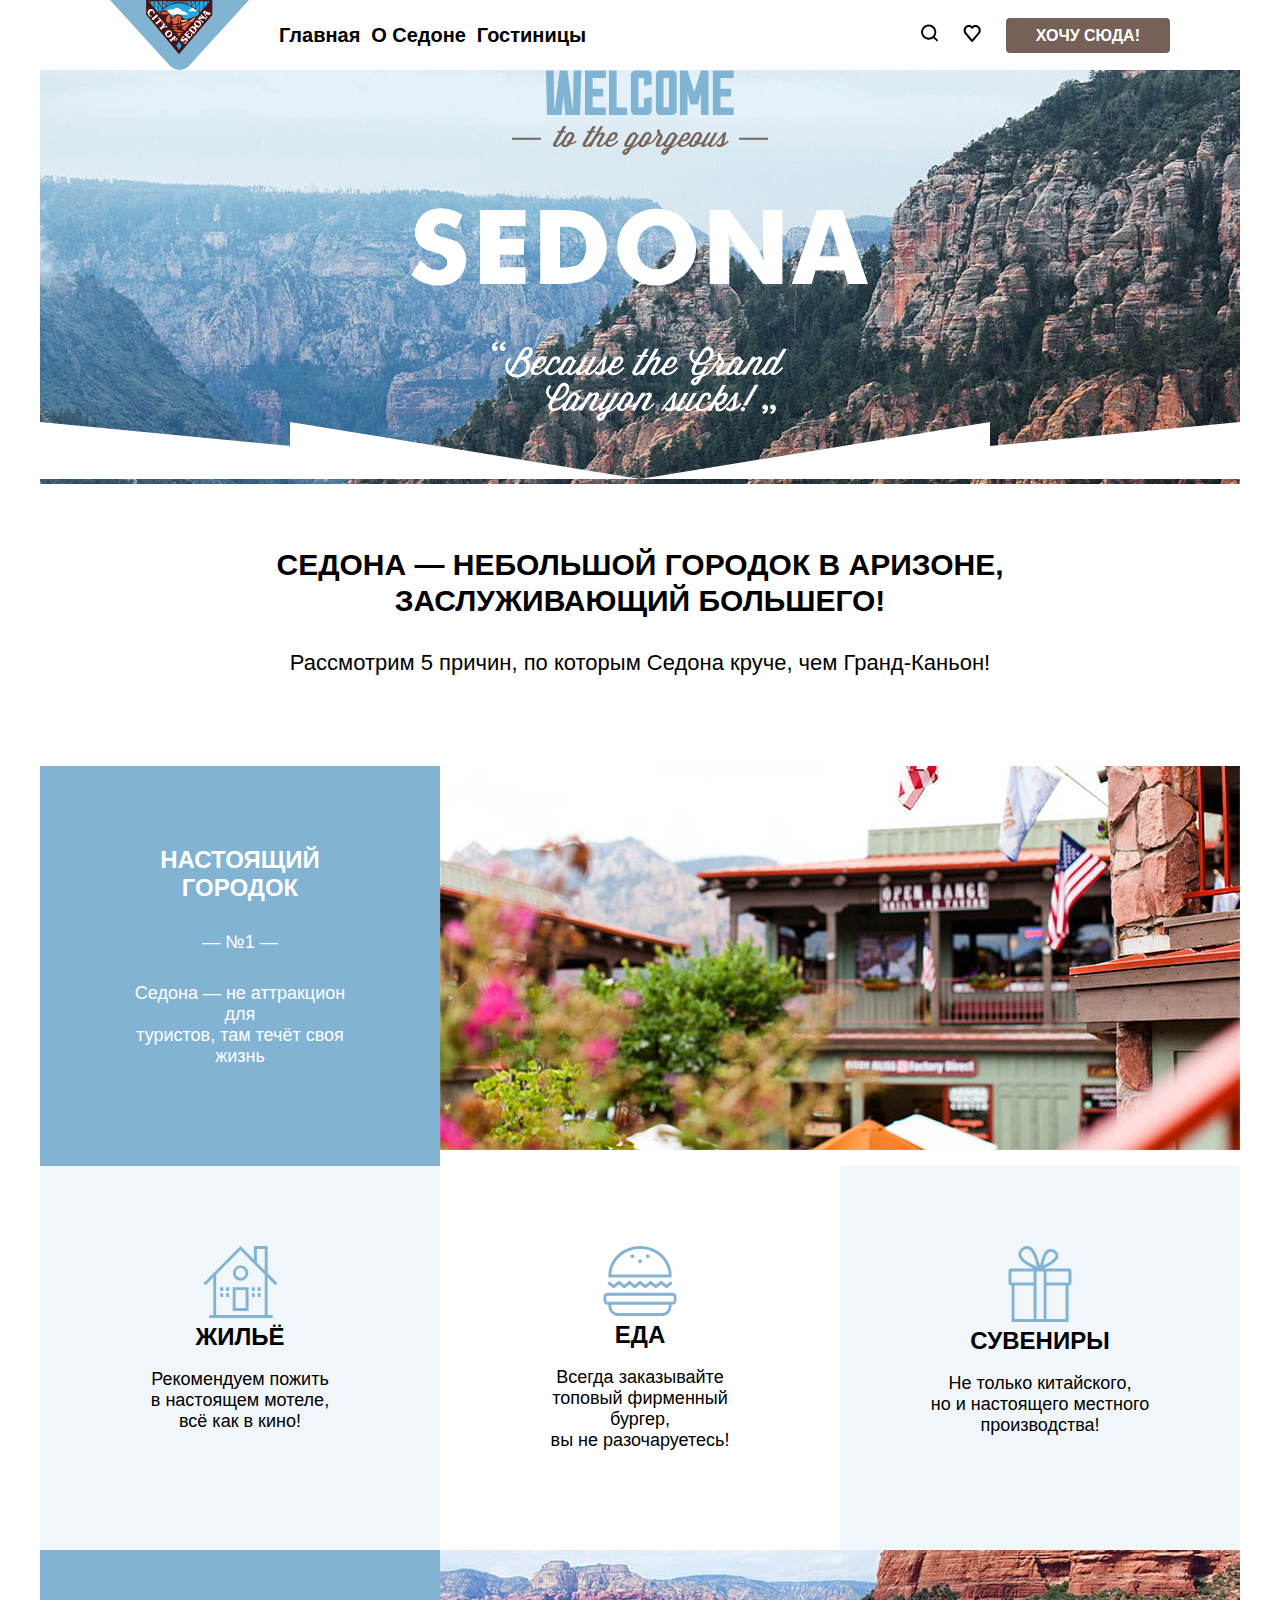
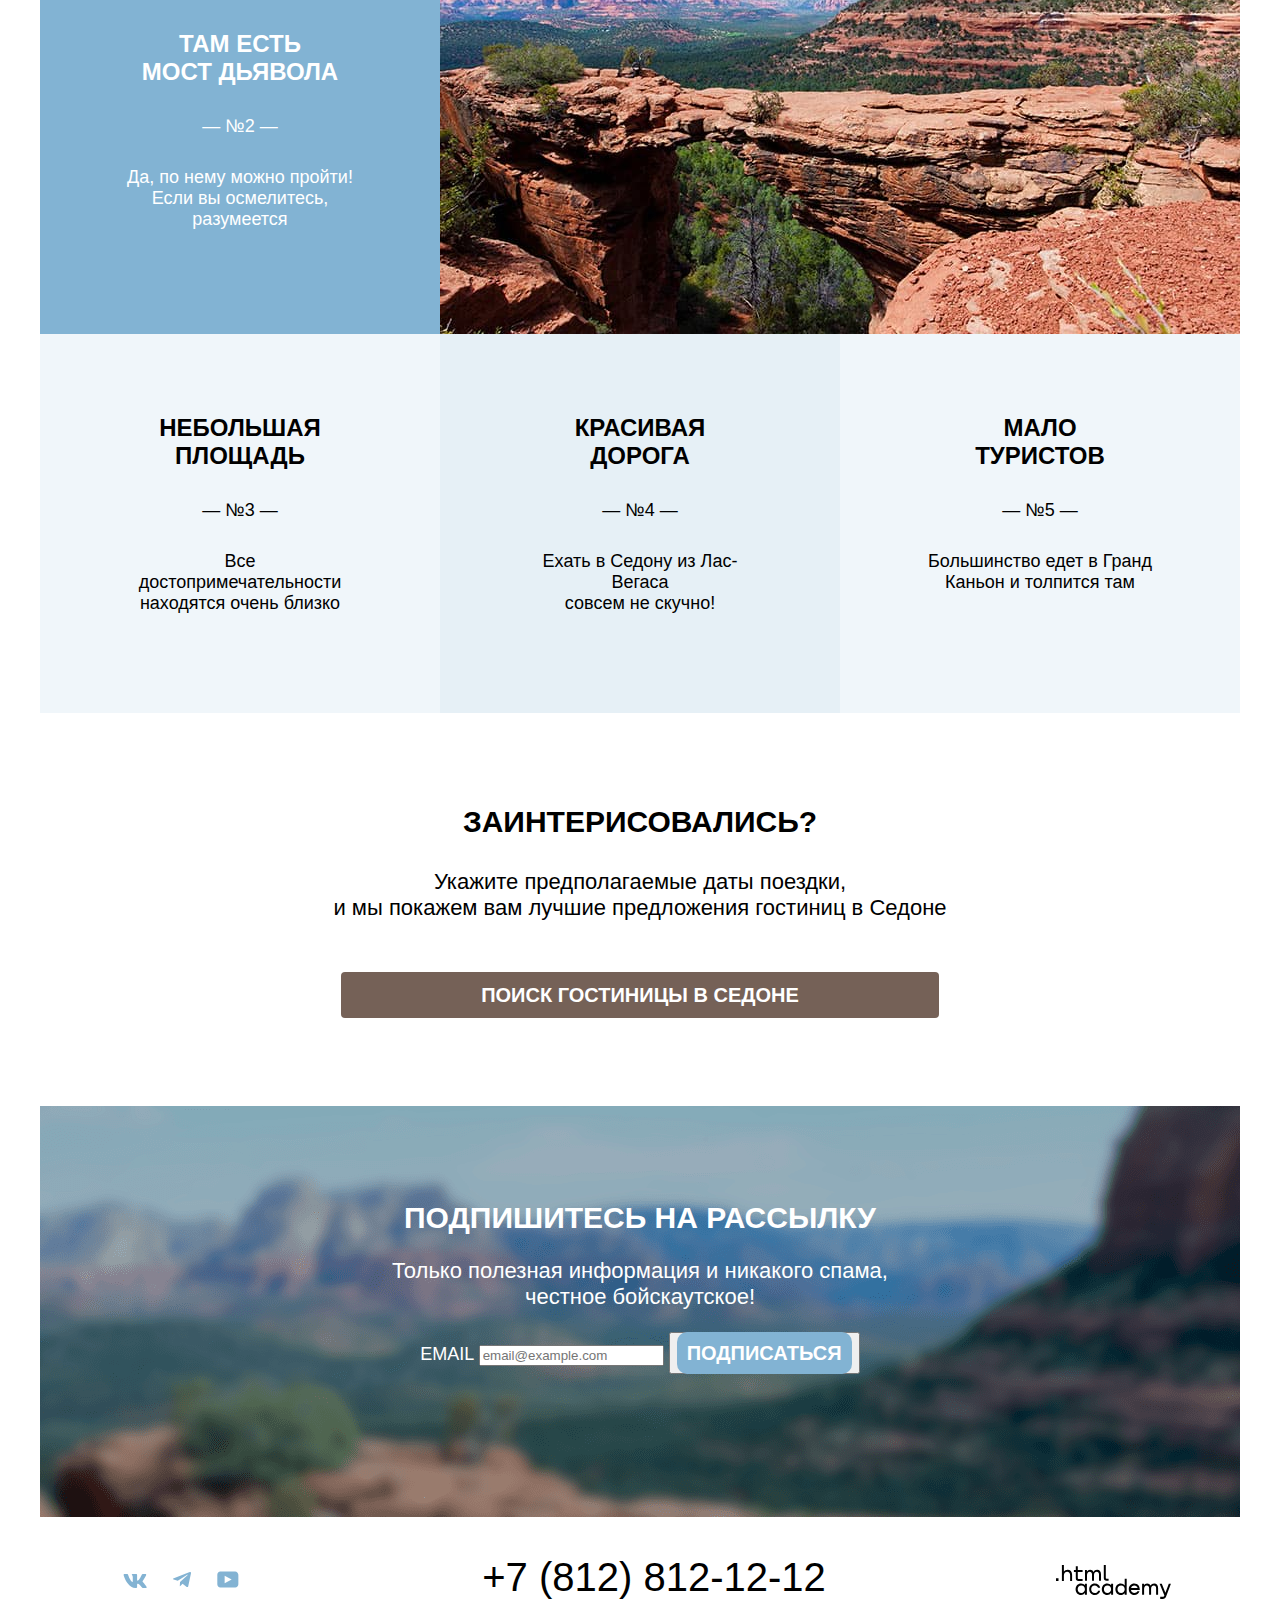
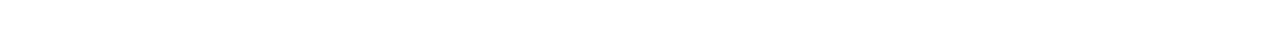
==== index.html @ 1357d185 "Доработал хедер и футер" ====
<!DOCTYPE html>
<html lang="ru">
  <head>
    <meta charset="utf-8">
    <title>HTML Academy: Седона</title>
    <link rel="stylesheet" href="./styles/styles.css">
  </head>

  <body>
    <div class="wrapper">

    <header class="page-header">

      <nav class="navigation">
        <img class="logo" src="images/icon/icon-logo.svg" width="139" height="70" alt="Логотип Городка Седона.">
        <ul class="navigation-list">
          <li class="navigation-item">
            <a class="navigation-link" href="main.html">Главная</a>
          </li>
          <li class="navigation-item">
            <a class="navigation-link" href="about.html">О Седоне</a>
          </li>
          <li class="navigation-item navigation-item-catalog ">
            <a class="navigation-link" href="catalog.html">Гостиницы</a>
          </li>
        </ul>

        <ul class="navigation-user">
          <li class="navigation-item">
            <a class="navigation-link" href="#">
                <img src="images/icon/icon-search.svg" width="18.05" height="18.1" alt="Поиск.">
            </a>
          </li>
          <li class="navigation-item">
            <a class="navigation-link" href="#">
                <img src="images/icon/icon-favorite.svg" width="18.05" height="17" alt="Избранное.">
            </a>
          </li>
          <li class="navigation-item navigation-item-search">
            <a class="navigation-link-search" href="#search">Хочу сюда!</a>
          </li>
        </ul>
      </nav>

    </header>

    <main class="main-container main-index">
      <div class="page-container">
       <div class="banner">
         <h1 class="visually-hidden">Седона - Сайт туристического городка в штате Аризона</h1>
          <img class="welcome" src="images/icon/icon-welcome.svg" width="458" height="352" alt="Слоган с текстом - Добро пожаловать в прекрасный Седона. «Потому что Гранд-Каньон — отстой» ">
          <img class="divider" src="images/icon/icon-divider.svg" width="1200" height="57">
       </div>

      <section class="divider-text">
        <h2>СЕДОНА — НЕБОЛЬШОЙ ГОРОДОК В АРИЗОНЕ,<br>ЗАСЛУЖИВАЮЩИЙ БОЛЬШЕГО!</h2>
          <p>Рассмотрим 5 причин, по которым Седона круче, чем Гранд-Каньон!</p>
      </section>

      <section class="advantages">
        <h2 class="visually-hidden">Преимущества</h2>

        <div class="advantages-wrapper">
          <div class="advantages-item advantages-item-blue">
            <h3 class="advantages-title">НАСТОЯЩИЙ<br>ГОРОДОК</h3>
            <p class="advantages-number"> — №1 — </p>
            <p class="advantages-description">Седона — не аттракцион для<br>туристов, там течёт своя<br>жизнь</p>
          </div>
          <img class="advantages-image" src="images/image-city.jpg" width="800" height="384" alt="Изображение городка">
        </div>

        <div class="advantages-list-middle">
          <div class="advantages-item advantages-item-white-grey">
            <img class="advantages-icon" src="images/icon/icon-house.svg" width="75" height="72">
            <h3 class="advantages-title">ЖИЛЬЁ</h3>
            <p class="advantages-description">Рекомендуем пожить<br>в настоящем мотеле,<br>всё как в кино!</p>
          </div>

          <div class="advantages-item advantages-item-white">
            <img class="advantages-icon" src="images/icon/icon-food.svg" width="74" height="70">
            <h3 class="advantages-title">ЕДА</h3>
            <p class="advantages-description">Всегда заказывайте<br>топовый фирменный бургер,<br>вы не разочаруетесь!</p>
          </div>

          <div class="advantages-item advantages-item-white-grey">
            <img class="advantages-icon" src="images/icon/icon-suvenires.svg" width="64" height="76">
            <h3 class="advantages-title">СУВЕНИРЫ</h3>
            <p class="advantages-description">Не только китайского,<br>но и настоящего местного<br>производства!</p>
          </div>
        </div>

        <div class="advantages-wrapper">
          <div class="advantages-item advantages-item-blue">
            <h3 class="advantages-title">ТАМ ЕСТЬ<br>МОСТ ДЬЯВОЛА</h3>
            <p class="advantages-number"> — №2 — </p>
            <p class="advantages-description">Да, по нему можно пройти!<br>Если вы осмелитесь,<br>разумеется</p>
          </div>
          <img class="advantages-image" src="images/image-bridge.jpg" width="800" height="384" alt="Изображение моста дьявола">
        </div>

        <div class="advantages-list-bottom">
          <div class="advantages-item advantages-item-white-grey">
            <h3 class="advantages-title">НЕБОЛЬШАЯ<br>ПЛОЩАДЬ</h3>
            <p class="advantages-number"> — №3 — </p>
            <p class="advantages-description">Все достопримечательности<br>находятся очень близко</p>
          </div>
          <div class="advantages-item advantages-item-grey">
            <h3 class="advantages-title">КРАСИВАЯ<br>ДОРОГА</h3>
            <p class="advantages-number"> — №4 — </p>
            <p class="advantages-description">Ехать в Седону из Лас-Вегаса<br>совсем не скучно!</p>
          </div>
          <div class="advantages-item advantages-item-white-grey">
            <h3 class="advantages-title">МАЛО<br>ТУРИСТОВ</h3>
            <p class="advantages-number"> — №5 — </p>
            <p class="advantages-description">Большинство едет в Гранд<br>Каньон и толпится там</p>
          </div>
        </div>
      </section>

      <section class="search">
        <div class="search-block">
         <h2 id="search" class="search-title">Заинтерисовались?</h2>
         <p class="search-description">Укажите предполагаемые даты поездки,<br>и мы покажем вам лучшие предложения гостиниц в Седоне</p>
         <a class="search-button" href="#">ПОИСК ГОСТИНИЦЫ В СЕДОНЕ</a>
        </div>
      </section>
      </div>
    </main>
    <footer class="page-footer">
      <div class="page-footer-newsletter">
        <section class="newsletter">
          <div class="footer-newsletter">
            <h2 class="page-footer-title">Подпишитесь на рассылку</h2>
            <p class="page-footer-description">Только полезная информация и никакого спама,<br>честное бойскаутское!</p>
            <form class="newsletter-form" action="https://echo.htmlacademy.ru/" method="post">
              <label for="newsletter-email">Email</label>
              <input class="field"  placeholder="email@example.com" type="email" name="newsletter-email" id="newsletter-email" required>
              <button class="button-newsletter-button" type="submit">
                <span class="subscribe">Подписаться</span>
              </button>
            </form>
          </div>
        </section>
      </div>
      <div class="social-container">
          <section class="footer-social">
            <h2 class="visually-hidden">Социальные сети</h2>
            <ul class="footer-social-list">
              <li class="footer-social-item">
                <a class="button" href="https://vk.com/htmlacademy">
                  <span class="social network">
                    <img src="images/icon/icon-vk.svg" width="24" height="14" alt="Вконтакте">
                  </span>
                </a>
              </li>
              <li class="footer-social-item">
                <a class="button" href="https://t.me/htmlacademy">
                  <span class="social network">
                    <img src="images/icon/icon-tg.svg" width="18" height="15.1" alt="Телеграм">
                  </span>
                </a>
              </li>
              <li class="footer-social-item">
                <a class="button" href="https://www.youtube.com/user/htmlacademyru">
                  <span class="social network">
                    <img src="images/icon/icon-youtube.svg" width="22" height="17" alt="Ютуб">
                  </span>
                </a>
              </li>
            </ul>
          </section>

      <section class="footer-contacts">
        <h2 class="visually-hidden">Номер телефона</h2>
        <p class="number-tel"></p>+7 (812) 812-12-12</p>
      </section>

      <section class="footer-developer">
        <a href="https://htmlacademy.ru/">
          <img class="footer-developer-logo" src="images/icon/icon-text-htmlacademy.svg" width="115" height="34" alt="Ссылка на сайт html academy">
        </a>
      </section>
    </div>

    </footer>
    </div>
  </body>
</html>
---- styles/styles.css ----
@font-face {
  font-family: "PT Sans";
  font-style: normal;
  font-weight: 400;
  src: url(../fonts/ptsans-400.woff2) format("woff2");
  font-display: swap;
}
@font-face {
  font-family: "PT Sans";
  font-style: normal;
  font-weight: 700;
  src: url(../fonts/ptsans-700.woff2) format("woff2");
  font-display: swap;
}
@font-face {
  font-family: "PT Sans";
  font-style: italic;
  font-weight: 400;
  src: url(../fonts/ptsans-400.woff2) format("woff2");
  font-display: swap;
}
@font-face {
  font-family: "PT Sans";
  font-style: italic;
  font-weight: 700;
  src: url(../fonts/ptsans-700.woff2) format("woff2");
  font-display: swap;
}

html {
  height: 100%;
}

.visually-hidden {
  visibility: hidden;
  margin: 0;
  padding: 0;
  width: 0;
  height: 0;
}

body {
  font-family: "PT Sans", sans-serif;
  font-size: 18px ;
  line-height: 21px ;
  font-style: normal;
  color: #000000;
  background-color: #FFFFFF;
  margin: 0;
  display: flex;
  flex-direction: column;
  min-height: 100%;
}

.page-header {
  color: #000000;
  background-color: #FFFFFF;
}

.navigation {
  display: flex;
  width: 1200px;
  margin: 0 auto;
}

.navigation ul {
  list-style: none;
}

.logo {
  width: 139x;
  margin-right: 30px;
  margin-left: 70px;
  padding: 0;
}

.navigation-list {
  display: flex;
  width: 390px;
  margin: 0;
  padding: 0;
  flex-wrap: wrap;
  justify-content: space-between;
  align-items: center;
}

.navigation-item-catalog {
  margin-right: 62px ;
}

.navigation-user {
  display: flex;
  width: 263px;
  margin-left: 273px;
  margin-right: 70px;
  margin-top: 0;
  margin-bottom: 0;
  padding: 0;
  flex-wrap: wrap;
  justify-content: space-between;
  align-items: center;

}

.navigation-link {
  font-family: "PT Sans", sans-serif;
  font-size: 20px;
  line-height: 26px;
  font-weight: 700;
  color: inherit;
  text-transform: capitalize;
  text-decoration: none;
}

.navigation-link-search {
  padding: 9px 30px;
  border: none;
  font-size: 16px;
  font-weight: 700;
  line-height: 20px;
  text-transform: uppercase;
  background-color: #756157;
  color: #FFFFFF;
  border-radius: 4px;
  text-decoration: none;
  cursor: pointer;
}

.main-container {
  flex-grow: 1;
}

.main-index {
  font-family: "PT Sans", sans-serif;
  color: #000000;
  background-color: #FFFFFF;
  text-align: center;
}

.page-container {
  width: 1200px;
  margin: 0 auto;
}

.banner {
  background-image: url(../images/image-background.jpg) ;
  background-size: 100%;
  background-repeat: no-repeat;
}

.welcome {
 display: block;
 margin: 0 auto;
}

.divider-text h2{
  font-weight: 700;
  font-size: 30px;
  line-height: 36px;
  margin-top: 63px;
  margin-bottom: 31px;
}
.divider-text p{
  font-weight: 400;
  font-size: 22px;
  line-height: 26px;
  margin-bottom: 90px;
}

.advantages {
  text-align: center;
}

.advantages-list-middle {
  margin: 0;
  padding: 0;
  display: flex;
  justify-content: space-between;
}

.advantages-list-bottom {
  margin: 0;
  padding: 0;
  display: flex;
  justify-content: space-between;
}

.advantages-wrapper {
  margin: 0;
  padding: 0;
  display: flex;
  justify-content: space-between;
}

.advantages-title {
  font-weight: 700;
  font-size: 24px;
  line-height: 28px;
  text-transform: uppercase;
  margin: 0;
}

.advantages-number {
  font-weight: 400;
  font-size: 18px;
  line-height: 21px;
  margin-top: 30px;
  margin-bottom: 30px;
}

.advantages-description {
  font-weight: 400;
  font-size: 18px;
  line-height: 21px;
}

.advantages-item {
  width: 400px;
  padding-top: 80px;
  padding-bottom: 81px;
  padding-left: 85px;
  padding-right: 85px;
}

.advantages-item-blue {
  color: #FFFFFF;
  background-color: #82B3D3;
  margin: 0;
}

.advantages-item-white {
  background-color: #FFFFFF;
}

.advantages-item-white-grey  {
  background-color: #83B3D31F;
}

.advantages-item-grey {
  background-color: #83B3D333;
}

.search {
  font-weight: 700;
  text-transform: uppercase;;
  margin-bottom: 93px;
}

.search-block {
  display: block;
  width: 1200px;
  margin: 0;

}

.search-title {
  font-size: 30px;
  line-height: 36px;
  margin-top: 91px;
  margin-bottom: 0;
}

.search-description {
  font-weight: 400;
  font-size: 22px;
  line-height: 26px;
  text-transform: none;
  margin-top: 29px;
  margin-bottom: 56px;
}

.search-button {
  font-size: 20px;
  line-height: 36px;
  color: #FFFFFF;
  text-decoration: none;
  background-color: #756157;
  width: 544px;
  height: 36px;
  padding: 12px;
  padding-left: 140px;
  padding-right: 140px;
  border-radius: 4px;
}

.page-footer {
  font-family: "PT Sans", sans-serif;
  font-weight: 700;
}

.page-footer-newsletter {
  display: block;
  margin: 0 auto;
  width: 1200px;
}

.newsletter {
  background-color: #000000;
  background-image: url(../images/image-background-blur.png) ;
  background-size: cover;
  background-repeat: no-repeat;

}

.footer-newsletter {
  color:  #FFFFFF ;
  text-align: center;
  text-transform: uppercase;
  padding-left: 200px;
  padding-right: 200px;
  padding-top: 94px;
  padding-bottom: 94px;
  width: 800px;
  height: 223px;
}

.page-footer-title {
  font-size: 30px;
  line-height: 36px;
  margin: 0;
}

.page-footer-description {
  font-size: 22px;
  line-height: 26px;
  font-weight: 400;
  text-transform: none;
}

.newsletter-form {
  font-family: inherit;
  font-weight: 400;
}
.field {
  font-family: inherit;
}
.button-newsletter-button span {
  font-family: inherit;
  font-weight: 700;
  text-transform: uppercase;
  font-size: 20px;
  line-height: 36px;
  color: #FFFFFF;
  background-color: #82B3D3;
  padding: 10px;
  border-radius: 10px;
}

.social-container {
  display: flex;
  width: 1200px;
  height: 120px;
  margin: 0 auto;
  justify-content: space-between;

}

.footer-social ul {
  list-style: none;
  width: 142px;
  height: 40px;
  padding: 0;
  display: flex;
  flex-wrap: wrap;
  justify-content: space-around;
  align-items: center;
}

.footer-social-list {
  margin-top: 45px;
  margin-bottom: 35px;
  margin-left: 70px;
  margin-right: 41px;
}

.footer-contacts {
  display: block;
  font-style: normal;
  font-weight: 400;
  font-size: 40px;
  line-height: 40px;
  text-align: center;
  text-transform: uppercase;
  margin: 0;
}

.number-tel {
  margin: 0;
  margin-bottom: 30px;
  margin-top: 40px;
}

.footer-developer {
  margin-left: 41px;
  margin-top: 48px;
  margin-right: 69px;
  margin-bottom: 38px;
}
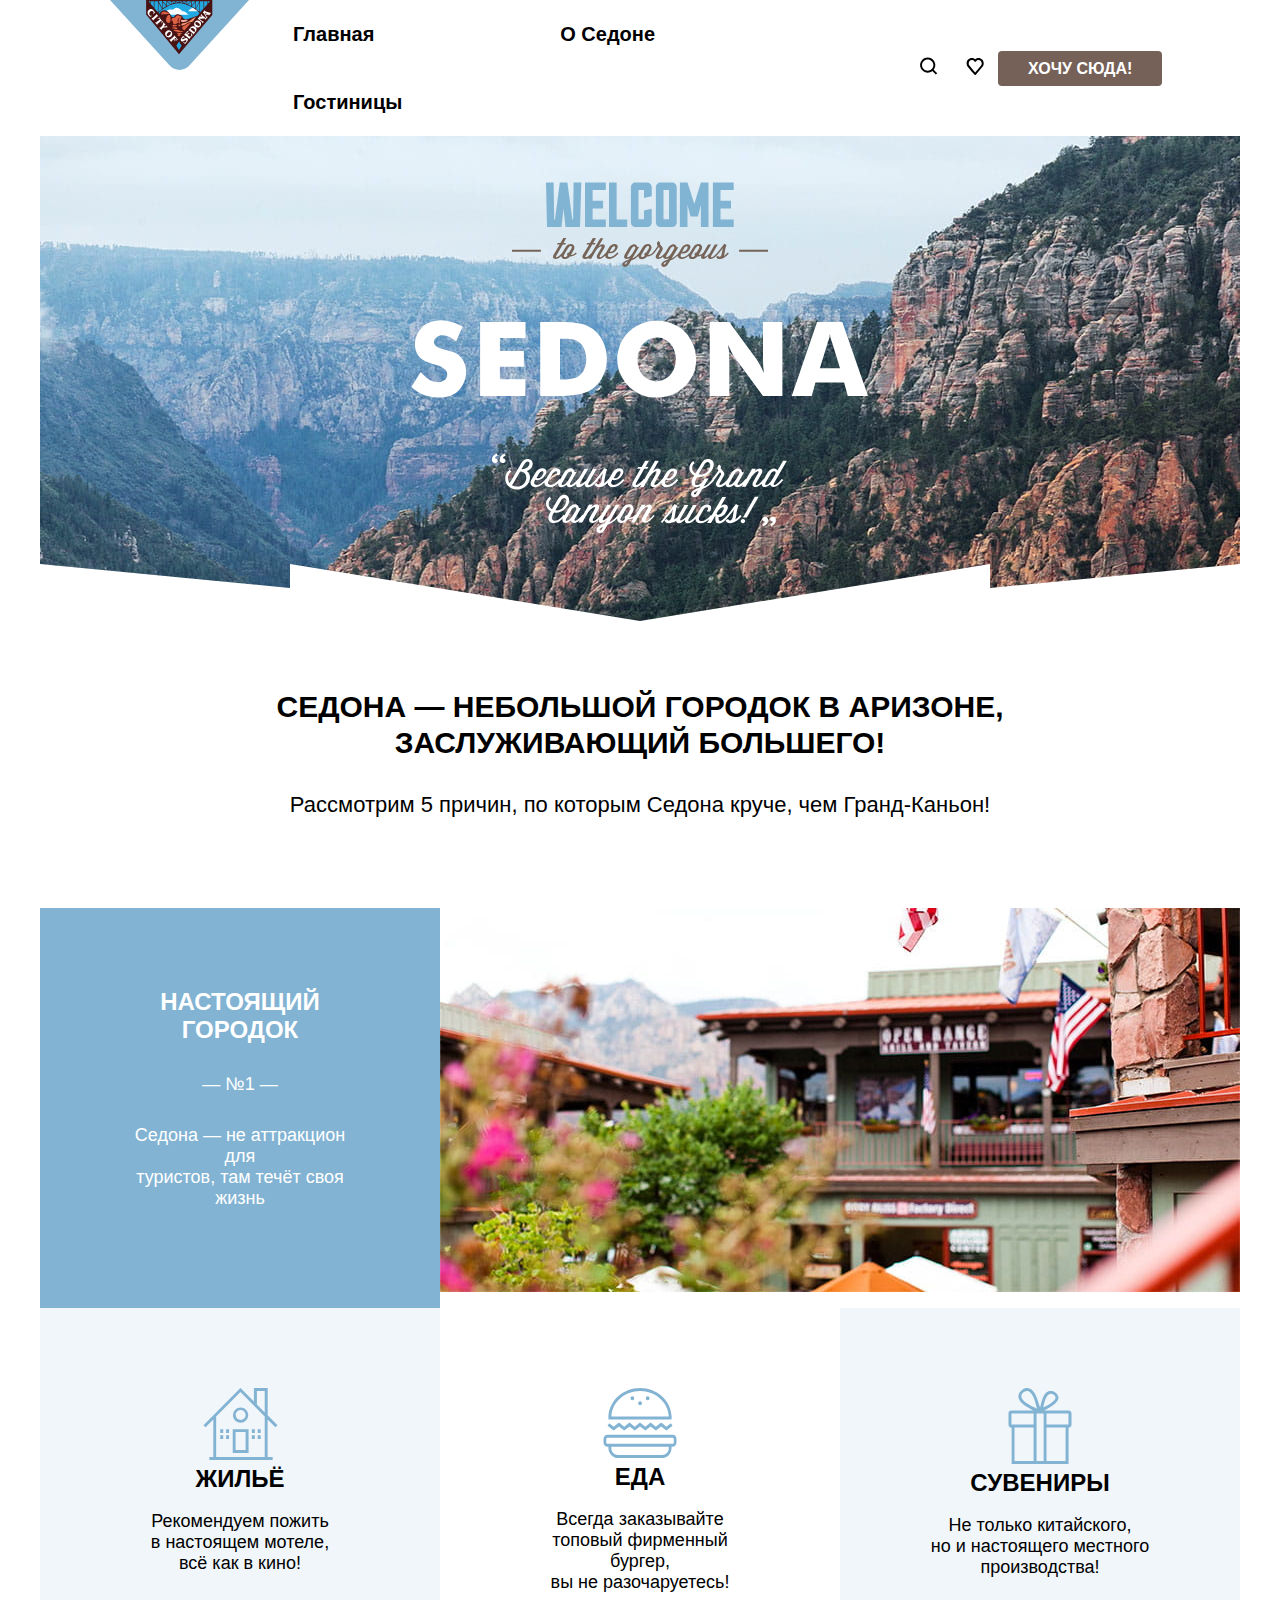
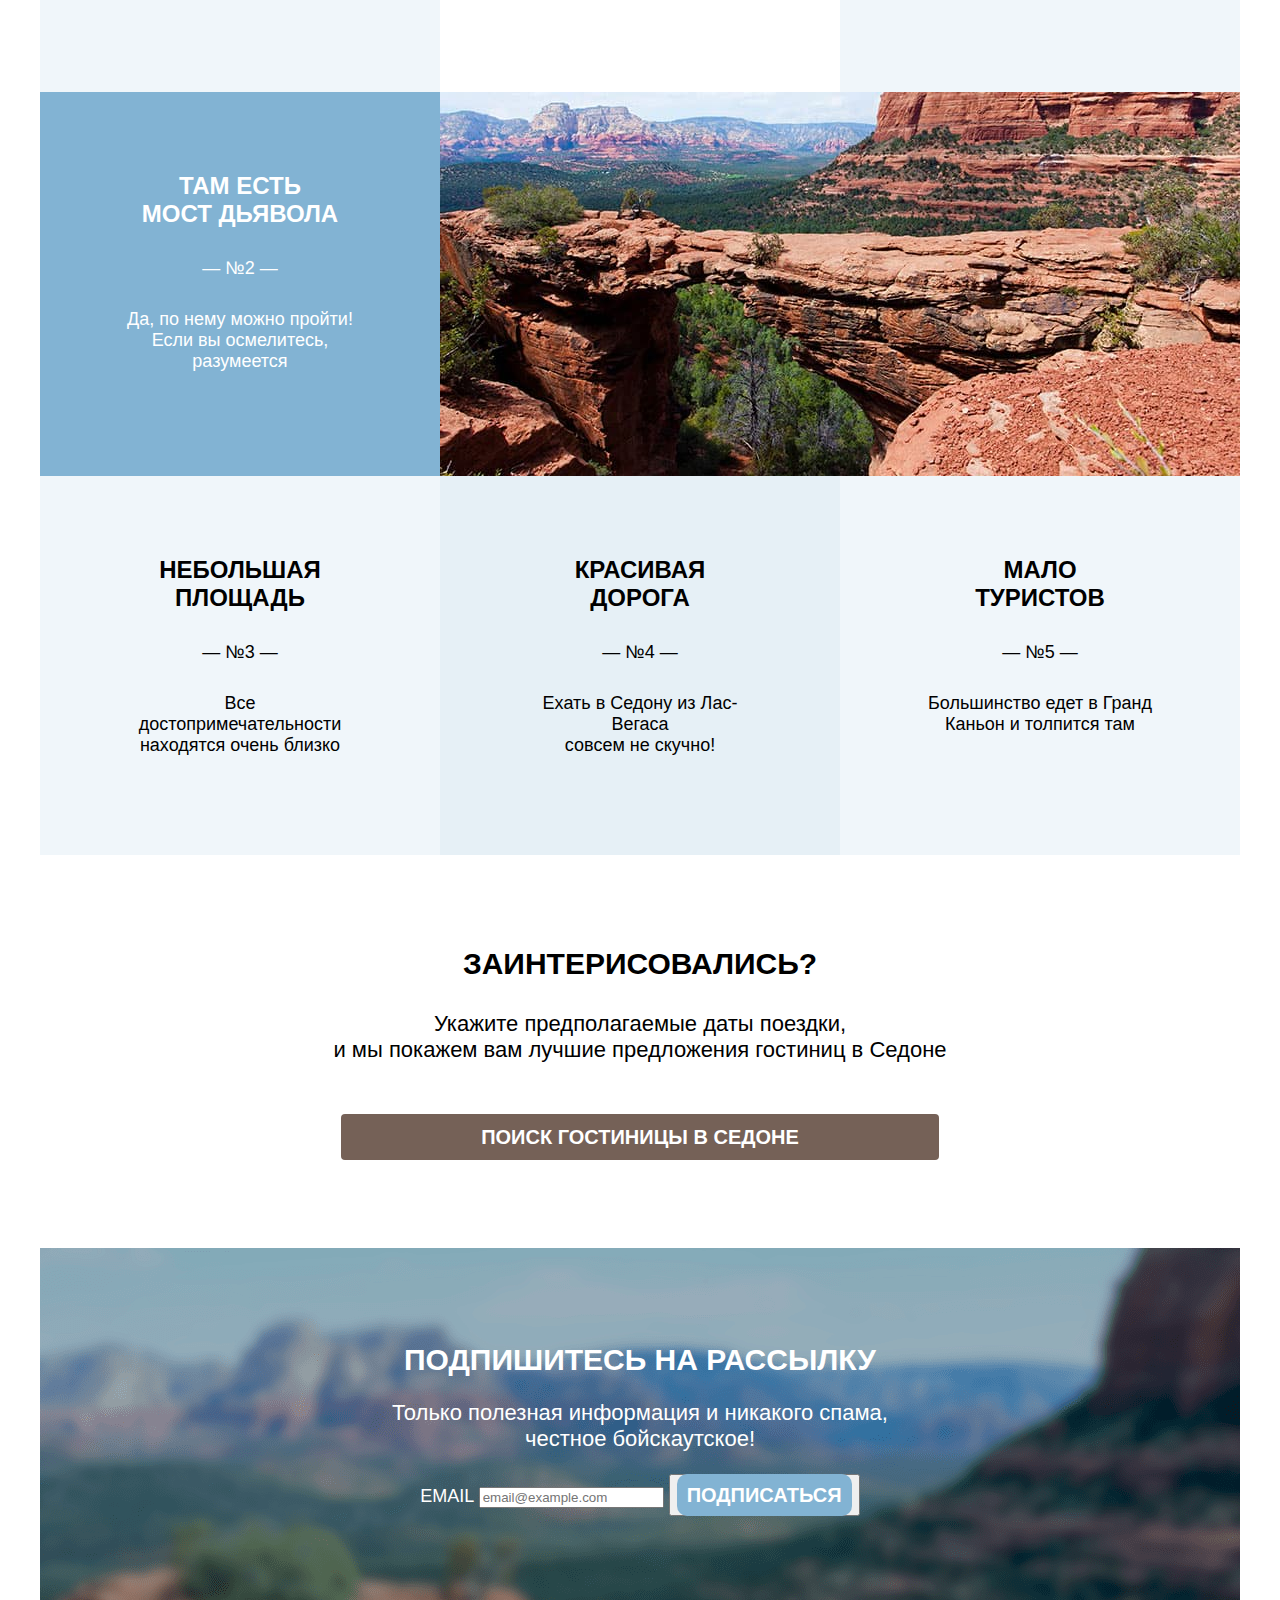
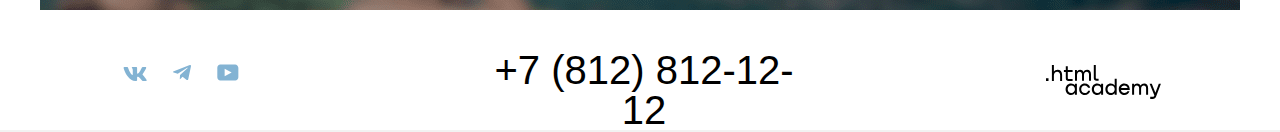
==== commit e213ee37: "Merge pull request #6 from Vladyslav-Parfeniuk/master" ====
--- a/index.html
+++ b/index.html
@@ -12,7 +12,9 @@
     <header class="page-header">
 
       <nav class="navigation">
+       <a class="logo-link" href="#">
         <img class="logo" src="images/icon/icon-logo.svg" width="139" height="70" alt="Логотип Городка Седона.">
+       </a>
         <ul class="navigation-list">
           <li class="navigation-item">
             <a class="navigation-link" href="main.html">Главная</a>
@@ -48,7 +50,7 @@
       <div class="page-container">
        <div class="banner">
          <h1 class="visually-hidden">Седона - Сайт туристического городка в штате Аризона</h1>
-          <img class="welcome" src="images/icon/icon-welcome.svg" width="458" height="352" alt="Слоган с текстом - Добро пожаловать в прекрасный Седона. «Потому что Гранд-Каньон — отстой» ">
+          <img class="welcome" src="images/icon/icon-welcome.svg" width="458" height="352" alt="Слоган с текстом - Добро пожаловать в прекрасный Седона. «Потому что Гранд-Каньон — отстой».">
           <img class="divider" src="images/icon/icon-divider.svg" width="1200" height="57">
        </div>
 
@@ -66,24 +68,24 @@
             <p class="advantages-number"> — №1 — </p>
             <p class="advantages-description">Седона — не аттракцион для<br>туристов, там течёт своя<br>жизнь</p>
           </div>
-          <img class="advantages-image" src="images/image-city.jpg" width="800" height="384" alt="Изображение городка">
+          <img class="advantages-image" src="images/image-city.jpg" width="800" height="384" alt="Изображение городка.">
         </div>
 
         <div class="advantages-list-middle">
           <div class="advantages-item advantages-item-white-grey">
-            <img class="advantages-icon" src="images/icon/icon-house.svg" width="75" height="72">
+            <img class="advantages-icon" src="images/icon/icon-house.svg" width="75" height="72" alt="просто изображение домика.">
             <h3 class="advantages-title">ЖИЛЬЁ</h3>
             <p class="advantages-description">Рекомендуем пожить<br>в настоящем мотеле,<br>всё как в кино!</p>
           </div>
 
           <div class="advantages-item advantages-item-white">
-            <img class="advantages-icon" src="images/icon/icon-food.svg" width="74" height="70">
+            <img class="advantages-icon" src="images/icon/icon-food.svg" width="74" height="70" alt="простое изображение еды.">
             <h3 class="advantages-title">ЕДА</h3>
             <p class="advantages-description">Всегда заказывайте<br>топовый фирменный бургер,<br>вы не разочаруетесь!</p>
           </div>
 
           <div class="advantages-item advantages-item-white-grey">
-            <img class="advantages-icon" src="images/icon/icon-suvenires.svg" width="64" height="76">
+            <img class="advantages-icon" src="images/icon/icon-suvenires.svg" width="64" height="76" alt="просто изображение упакованого сувенира.">
             <h3 class="advantages-title">СУВЕНИРЫ</h3>
             <p class="advantages-description">Не только китайского,<br>но и настоящего местного<br>производства!</p>
           </div>
@@ -95,7 +97,7 @@
             <p class="advantages-number"> — №2 — </p>
             <p class="advantages-description">Да, по нему можно пройти!<br>Если вы осмелитесь,<br>разумеется</p>
           </div>
-          <img class="advantages-image" src="images/image-bridge.jpg" width="800" height="384" alt="Изображение моста дьявола">
+          <img class="advantages-image" src="images/image-bridge.jpg" width="800" height="384" alt="Изображение моста дьявола.">
         </div>
 
         <div class="advantages-list-bottom">
@@ -126,7 +128,9 @@
       </section>
       </div>
     </main>
+
     <footer class="page-footer">
+
       <div class="page-footer-newsletter">
         <section class="newsletter">
           <div class="footer-newsletter">
@@ -142,28 +146,29 @@
           </div>
         </section>
       </div>
+
       <div class="social-container">
           <section class="footer-social">
-            <h2 class="visually-hidden">Социальные сети</h2>
+            <h2 class="visually-hidden">Социальные сети.</h2>
             <ul class="footer-social-list">
               <li class="footer-social-item">
                 <a class="button" href="https://vk.com/htmlacademy">
-                  <span class="social network">
-                    <img src="images/icon/icon-vk.svg" width="24" height="14" alt="Вконтакте">
+                  <span class="social-network">
+                    <img src="images/icon/icon-vk.svg" width="24" height="14" alt="Ссылка на групу разработчиков в Вконтакте.">
                   </span>
                 </a>
               </li>
               <li class="footer-social-item">
                 <a class="button" href="https://t.me/htmlacademy">
-                  <span class="social network">
-                    <img src="images/icon/icon-tg.svg" width="18" height="15.1" alt="Телеграм">
+                  <span class="social-network">
+                    <img src="images/icon/icon-tg.svg" width="18" height="15.1" alt="Ссылка на Телеграм-канал.">
                   </span>
                 </a>
               </li>
               <li class="footer-social-item">
                 <a class="button" href="https://www.youtube.com/user/htmlacademyru">
-                  <span class="social network">
-                    <img src="images/icon/icon-youtube.svg" width="22" height="17" alt="Ютуб">
+                  <span class="social-network">
+                    <img src="images/icon/icon-youtube.svg" width="22" height="17" alt="Ссылка на Ютуб-канал.">
                   </span>
                 </a>
               </li>
@@ -171,13 +176,13 @@
           </section>
 
       <section class="footer-contacts">
-        <h2 class="visually-hidden">Номер телефона</h2>
-        <p class="number-tel"></p>+7 (812) 812-12-12</p>
+        <h2 class="visually-hidden">Номер телефона.</h2>
+        <p class="number-tel">+7 (812) 812-12-12</p>
       </section>
 
       <section class="footer-developer">
         <a href="https://htmlacademy.ru/">
-          <img class="footer-developer-logo" src="images/icon/icon-text-htmlacademy.svg" width="115" height="34" alt="Ссылка на сайт html academy">
+          <img class="footer-developer-logo" src="images/icon/icon-text-htmlacademy.svg" width="115" height="34" alt="Ссылка на сайт html academy.">
         </a>
       </section>
     </div>
--- a/styles/styles.css
+++ b/styles/styles.css
@@ -29,14 +29,19 @@
 
 html {
   height: 100%;
+  background-color: #F2F2F2;
+
 }
 
 .visually-hidden {
-  visibility: hidden;
-  margin: 0;
-  padding: 0;
-  width: 0;
-  height: 0;
+  position: absolute;
+  margin: -1px;
+  padding: 0;
+  width: 1;
+  height: 1;
+  border: 0;
+  clip: rect(0 0 0 0);
+  overflow: hidden;
 }
 
 body {
@@ -52,6 +57,11 @@
   min-height: 100%;
 }
 
+.img {
+  max-width: 100%;
+  height: auto;
+}
+
 .page-header {
   color: #000000;
   background-color: #FFFFFF;
@@ -63,12 +73,8 @@
   margin: 0 auto;
 }
 
-.navigation ul {
-  list-style: none;
-}
-
 .logo {
-  width: 139x;
+  width: 139px;
   margin-right: 30px;
   margin-left: 70px;
   padding: 0;
@@ -76,12 +82,14 @@
 
 .navigation-list {
   display: flex;
+  flex-wrap: wrap;
   width: 390px;
   margin: 0;
   padding: 0;
   flex-wrap: wrap;
   justify-content: space-between;
   align-items: center;
+  list-style-type: none;
 }
 
 .navigation-item-catalog {
@@ -90,8 +98,8 @@
 
 .navigation-user {
   display: flex;
-  width: 263px;
-  margin-left: 273px;
+  max-width: 263px;
+  margin-left: 237px;
   margin-right: 70px;
   margin-top: 0;
   margin-bottom: 0;
@@ -99,10 +107,12 @@
   flex-wrap: wrap;
   justify-content: space-between;
   align-items: center;
-
+  list-style-type: none;
 }
 
 .navigation-link {
+  display: block;
+  padding: 21px 14px 21px 14px ;
   font-family: "PT Sans", sans-serif;
   font-size: 20px;
   line-height: 26px;
@@ -111,6 +121,7 @@
   text-transform: capitalize;
   text-decoration: none;
 }
+
 
 .navigation-link-search {
   padding: 9px 30px;
@@ -150,7 +161,9 @@
 
 .welcome {
  display: block;
+ padding-top: 46px;
  margin: 0 auto;
+ margin-bottom: 30px;
 }
 
 .divider-text h2{
@@ -242,7 +255,7 @@
 
 .search {
   font-weight: 700;
-  text-transform: uppercase;;
+  text-transform: uppercase;
   margin-bottom: 93px;
 }
 
@@ -289,7 +302,7 @@
 }
 
 .page-footer-newsletter {
-  display: block;
+  display: flex;
   margin: 0 auto;
   width: 1200px;
 }
@@ -311,7 +324,6 @@
   padding-top: 94px;
   padding-bottom: 94px;
   width: 800px;
-  height: 223px;
 }
 
 .page-footer-title {
@@ -349,7 +361,6 @@
 .social-container {
   display: flex;
   width: 1200px;
-  height: 120px;
   margin: 0 auto;
   justify-content: space-between;
 
@@ -373,6 +384,11 @@
   margin-right: 41px;
 }
 
+.social-network {
+  padding: 1px 10px 1px 10px;
+}
+
+
 .footer-contacts {
   display: block;
   font-style: normal;
@@ -385,14 +401,18 @@
 }
 
 .number-tel {
+  width: 331px;
+  height: 40px;
   margin: 0;
   margin-bottom: 30px;
   margin-top: 40px;
 }
 
-.footer-developer {
+
+
+.footer-developer-logo {
+  padding: 15px 10px 15px 10px;
   margin-left: 41px;
-  margin-top: 48px;
+  margin-top: 40px;
   margin-right: 69px;
-  margin-bottom: 38px;
-}
+}
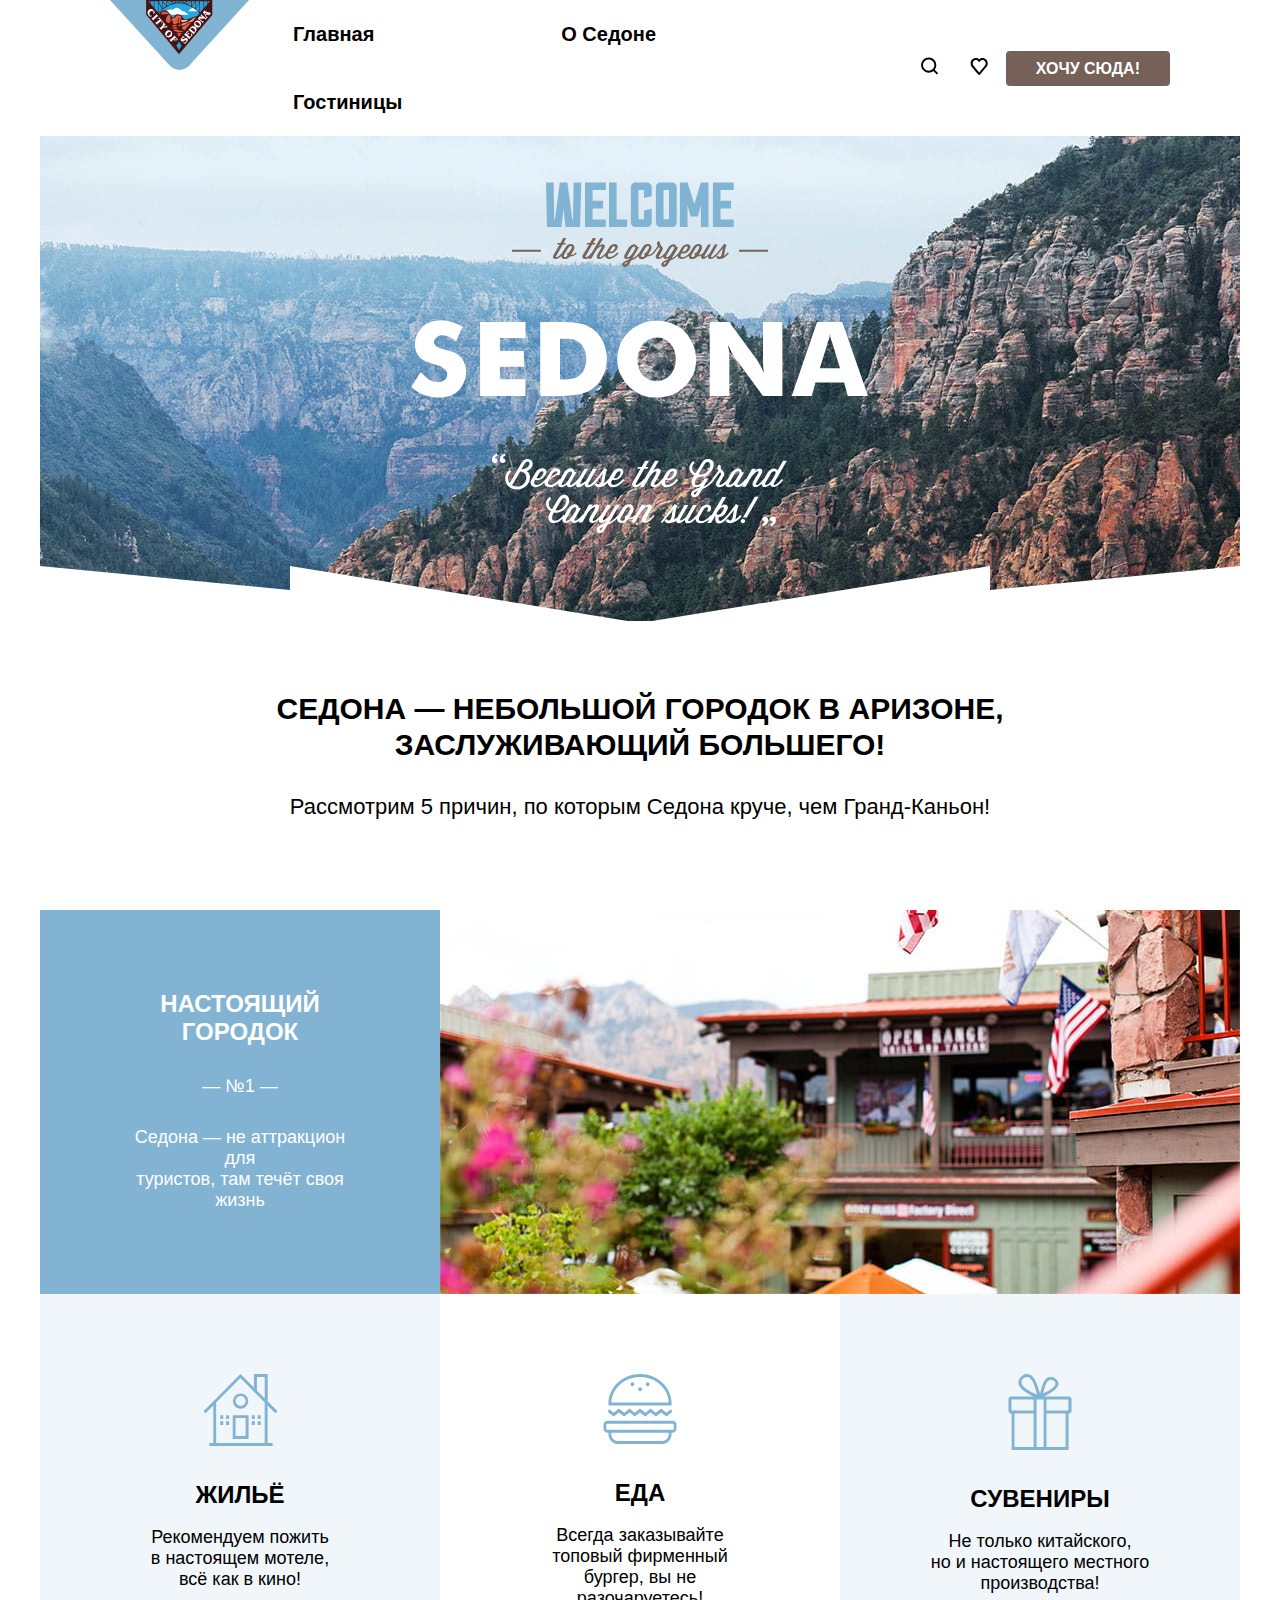
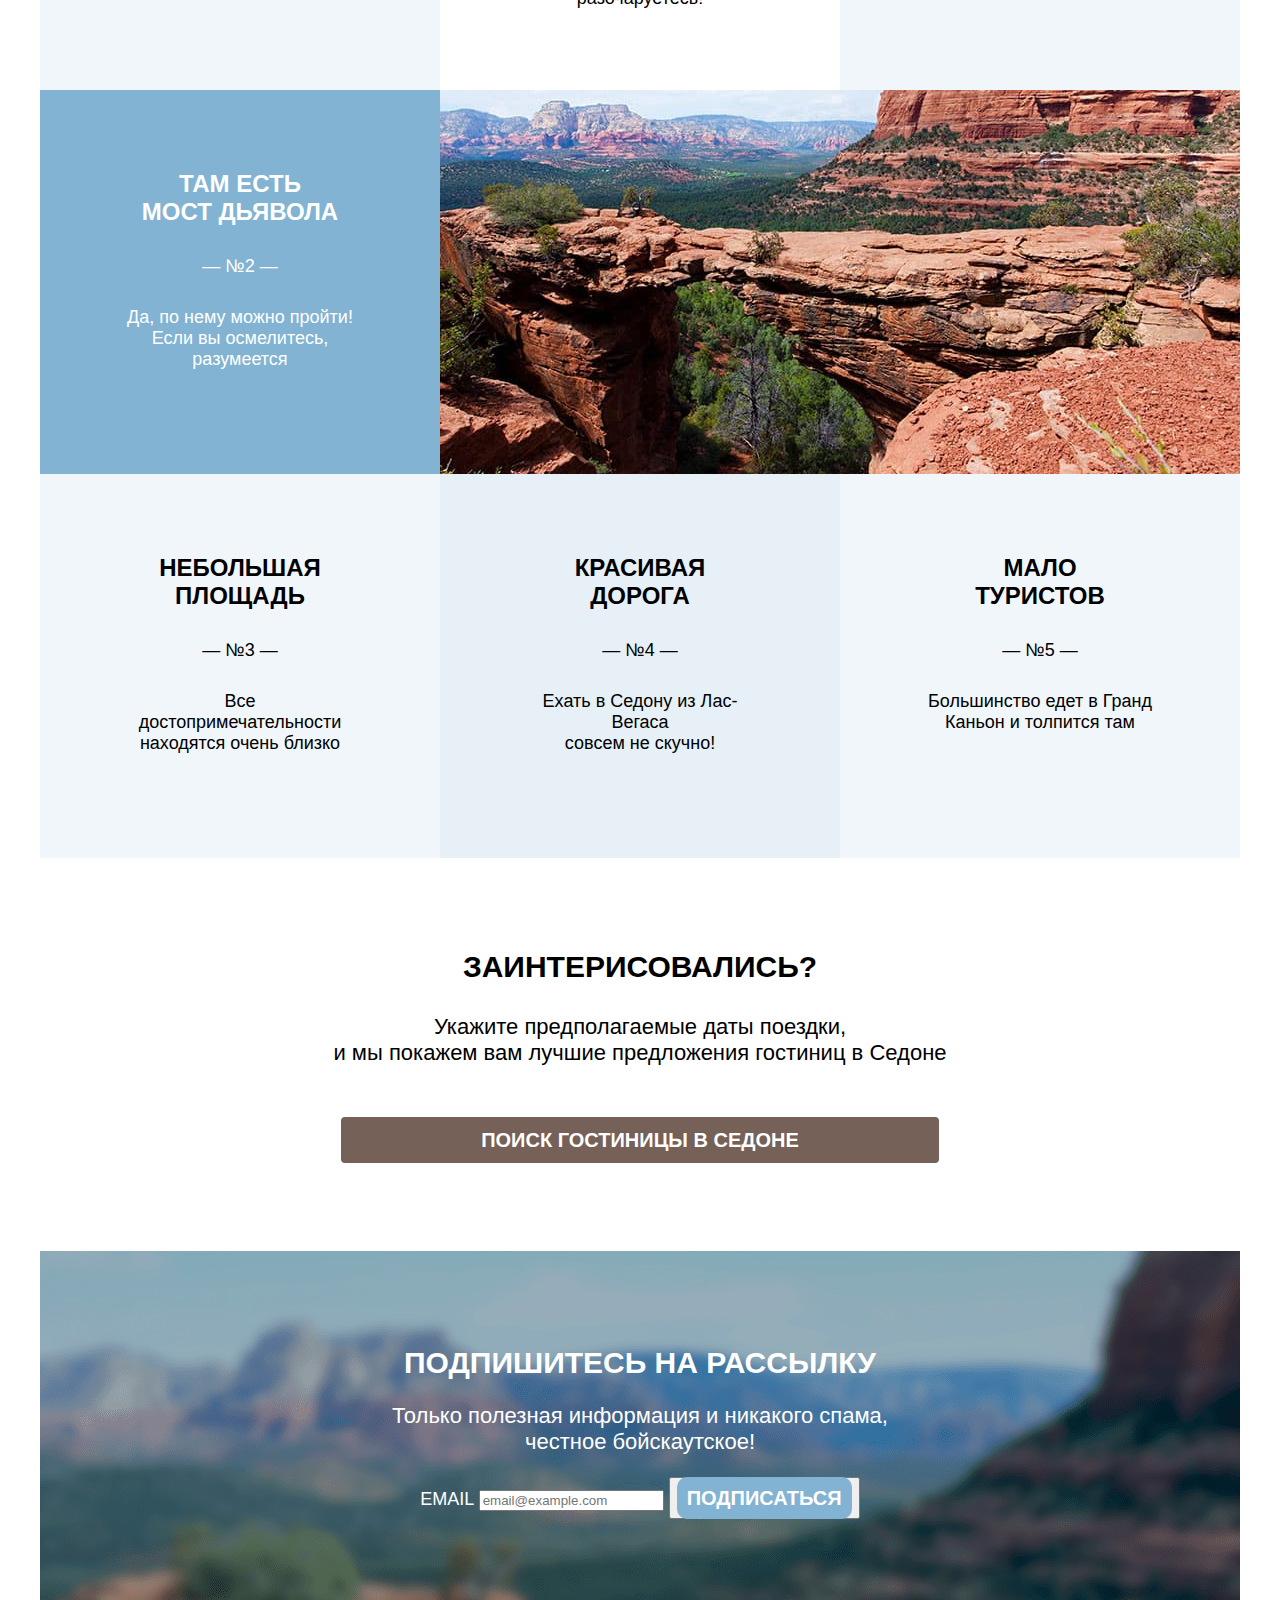
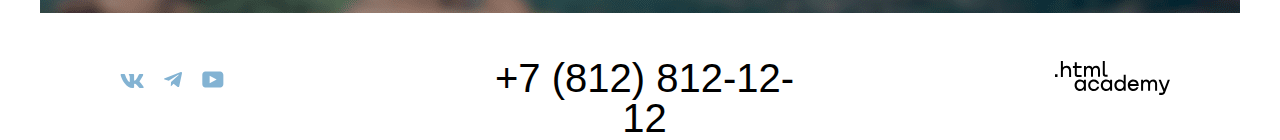
==== commit b15e0d12: "Merge pull request #7 from Vladyslav-Parfeniuk/master" ====
--- a/index.html
+++ b/index.html
@@ -66,7 +66,7 @@
           <div class="advantages-item advantages-item-blue">
             <h3 class="advantages-title">НАСТОЯЩИЙ<br>ГОРОДОК</h3>
             <p class="advantages-number"> — №1 — </p>
-            <p class="advantages-description">Седона — не аттракцион для<br>туристов, там течёт своя<br>жизнь</p>
+            <p class="advantages-description">Седона — не аттракцион для<br>туристов, там течёт своя жизнь</p>
           </div>
           <img class="advantages-image" src="images/image-city.jpg" width="800" height="384" alt="Изображение городка.">
         </div>
@@ -81,13 +81,13 @@
           <div class="advantages-item advantages-item-white">
             <img class="advantages-icon" src="images/icon/icon-food.svg" width="74" height="70" alt="простое изображение еды.">
             <h3 class="advantages-title">ЕДА</h3>
-            <p class="advantages-description">Всегда заказывайте<br>топовый фирменный бургер,<br>вы не разочаруетесь!</p>
+            <p class="advantages-description">Всегда заказывайте<br>топовый фирменный бургер, вы не разочаруетесь!</p>
           </div>
 
           <div class="advantages-item advantages-item-white-grey">
             <img class="advantages-icon" src="images/icon/icon-suvenires.svg" width="64" height="76" alt="просто изображение упакованого сувенира.">
             <h3 class="advantages-title">СУВЕНИРЫ</h3>
-            <p class="advantages-description">Не только китайского,<br>но и настоящего местного<br>производства!</p>
+            <p class="advantages-description">Не только китайского,<br>но и настоящего местного производства!</p>
           </div>
         </div>
 
@@ -95,7 +95,7 @@
           <div class="advantages-item advantages-item-blue">
             <h3 class="advantages-title">ТАМ ЕСТЬ<br>МОСТ ДЬЯВОЛА</h3>
             <p class="advantages-number"> — №2 — </p>
-            <p class="advantages-description">Да, по нему можно пройти!<br>Если вы осмелитесь,<br>разумеется</p>
+            <p class="advantages-description">Да, по нему можно пройти! Если вы осмелитесь,<br>разумеется</p>
           </div>
           <img class="advantages-image" src="images/image-bridge.jpg" width="800" height="384" alt="Изображение моста дьявола.">
         </div>
--- a/styles/styles.css
+++ b/styles/styles.css
@@ -29,8 +29,6 @@
 
 html {
   height: 100%;
-  background-color: #F2F2F2;
-
 }
 
 .visually-hidden {
@@ -57,6 +55,11 @@
   min-height: 100%;
 }
 
+.wrapper {
+  width: 1200px;
+  margin: 0 auto;
+}
+
 .img {
   max-width: 100%;
   height: auto;
@@ -77,13 +80,14 @@
   width: 139px;
   margin-right: 30px;
   margin-left: 70px;
+  margin-bottom: -10px;
   padding: 0;
 }
 
 .navigation-list {
   display: flex;
   flex-wrap: wrap;
-  width: 390px;
+  min-width: 390px;
   margin: 0;
   padding: 0;
   flex-wrap: wrap;
@@ -98,7 +102,7 @@
 
 .navigation-user {
   display: flex;
-  max-width: 263px;
+  min-width: 263px;
   margin-left: 237px;
   margin-right: 70px;
   margin-top: 0;
@@ -163,7 +167,7 @@
  display: block;
  padding-top: 46px;
  margin: 0 auto;
- margin-bottom: 30px;
+ margin-bottom: 32px;
 }
 
 .divider-text h2{
@@ -187,6 +191,7 @@
 .advantages-list-middle {
   margin: 0;
   padding: 0;
+  min-height: 384px;
   display: flex;
   justify-content: space-between;
 }
@@ -194,6 +199,7 @@
 .advantages-list-bottom {
   margin: 0;
   padding: 0;
+  min-height: 384px;
   display: flex;
   justify-content: space-between;
 }
@@ -203,6 +209,10 @@
   padding: 0;
   display: flex;
   justify-content: space-between;
+}
+
+.advantages-icon {
+  padding-bottom: 30px;
 }
 
 .advantages-title {
@@ -225,6 +235,8 @@
   font-weight: 400;
   font-size: 18px;
   line-height: 21px;
+  padding-bottom: 0;
+  margin-bottom: 0;
 }
 
 .advantages-item {
@@ -288,8 +300,8 @@
   color: #FFFFFF;
   text-decoration: none;
   background-color: #756157;
-  width: 544px;
-  height: 36px;
+  width: 574px;
+  height: 60px;
   padding: 12px;
   padding-left: 140px;
   padding-right: 140px;
@@ -360,16 +372,15 @@
 
 .social-container {
   display: flex;
-  width: 1200px;
+  width: 1060px;
+  height: 50px;
+  padding: 40px 70px 30px 70px;
   margin: 0 auto;
   justify-content: space-between;
-
 }
 
 .footer-social ul {
   list-style: none;
-  width: 142px;
-  height: 40px;
   padding: 0;
   display: flex;
   flex-wrap: wrap;
@@ -378,14 +389,12 @@
 }
 
 .footer-social-list {
-  margin-top: 45px;
-  margin-bottom: 35px;
-  margin-left: 70px;
-  margin-right: 41px;
+  align-self: center;
+
 }
 
 .social-network {
-  padding: 1px 10px 1px 10px;
+  padding: 10px
 }
 
 
@@ -398,21 +407,23 @@
   text-align: center;
   text-transform: uppercase;
   margin: 0;
+  margin-left: 194px;
+  margin-right: 194px;
 }
 
 .number-tel {
   width: 331px;
   height: 40px;
-  margin: 0;
-  margin-bottom: 30px;
-  margin-top: 40px;
+  margin-top: 5px;
+  margin-bottom: 5px;
+  align-self: center;
 }
 
 
 
 .footer-developer-logo {
-  padding: 15px 10px 15px 10px;
-  margin-left: 41px;
-  margin-top: 40px;
-  margin-right: 69px;
-}
+  padding: 0;
+  margin-top: 8px;
+  margin-bottom: 8px;
+  align-self: center;
+}
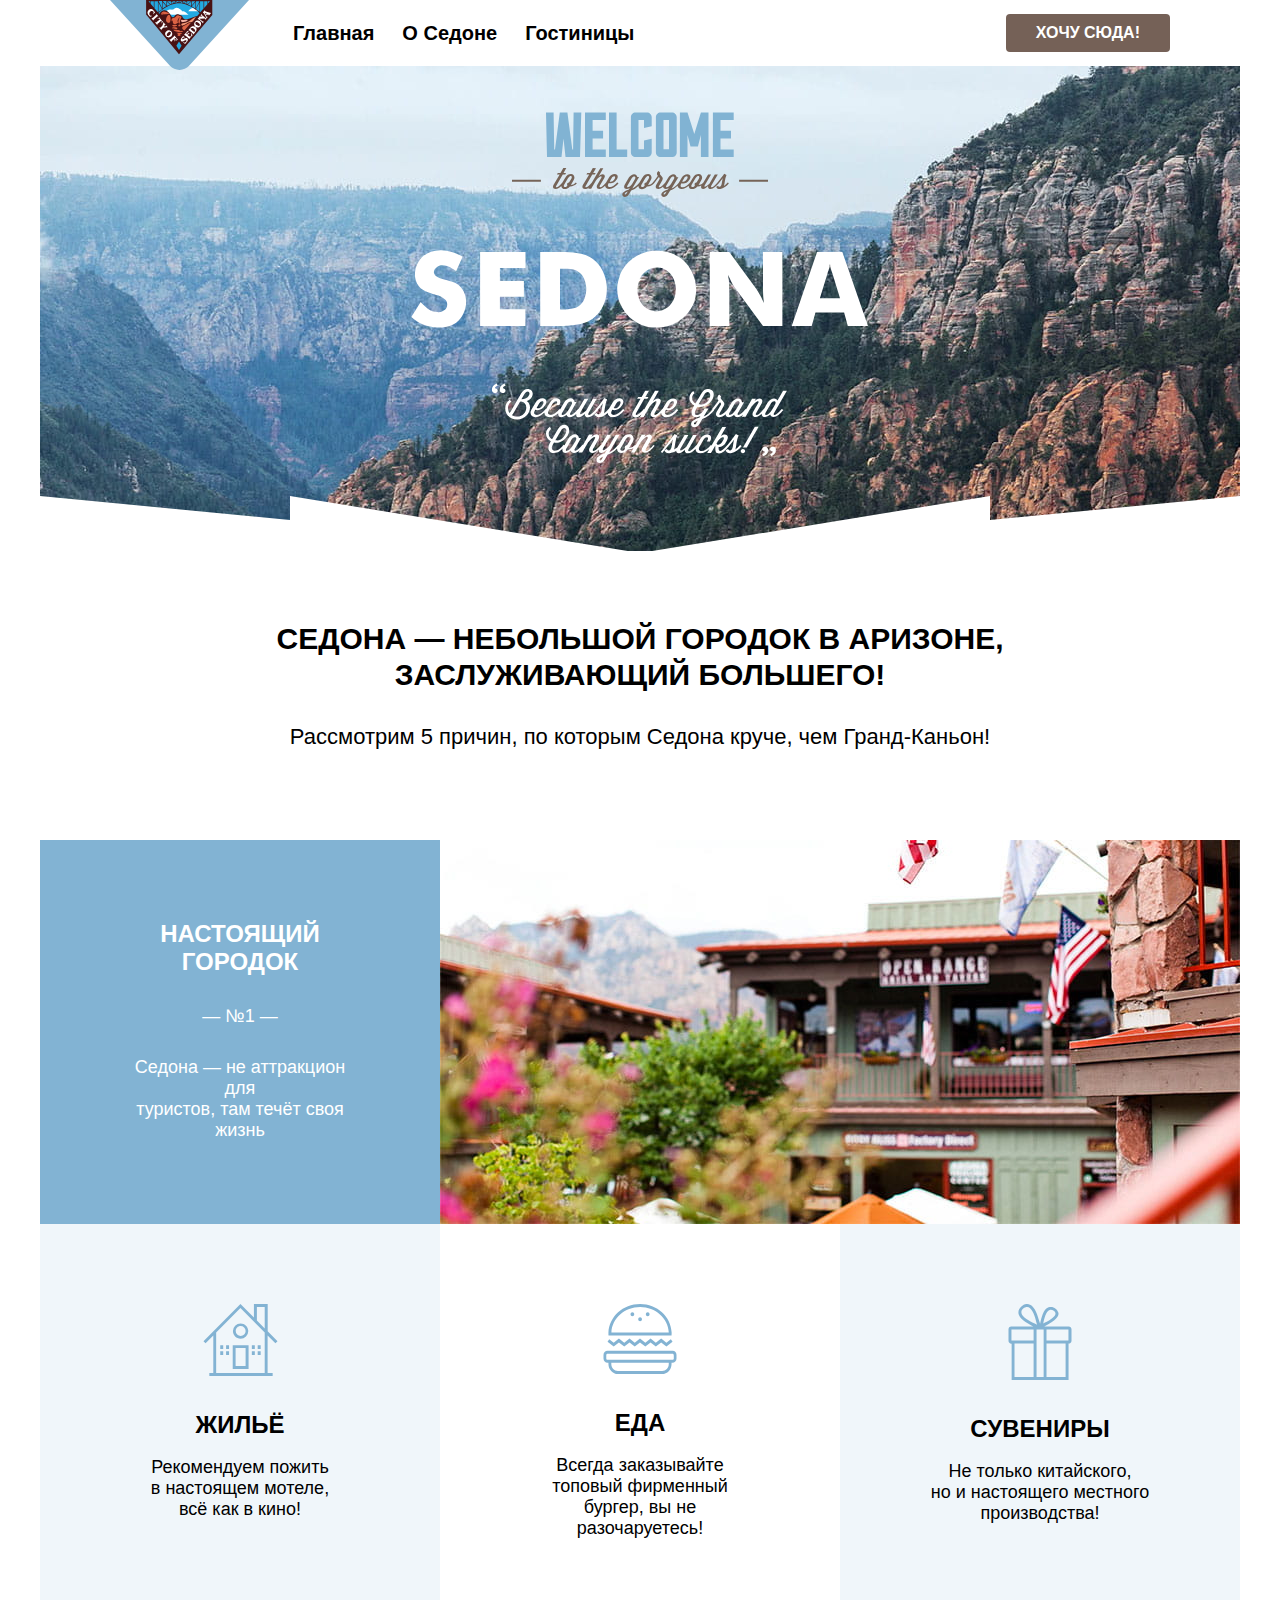
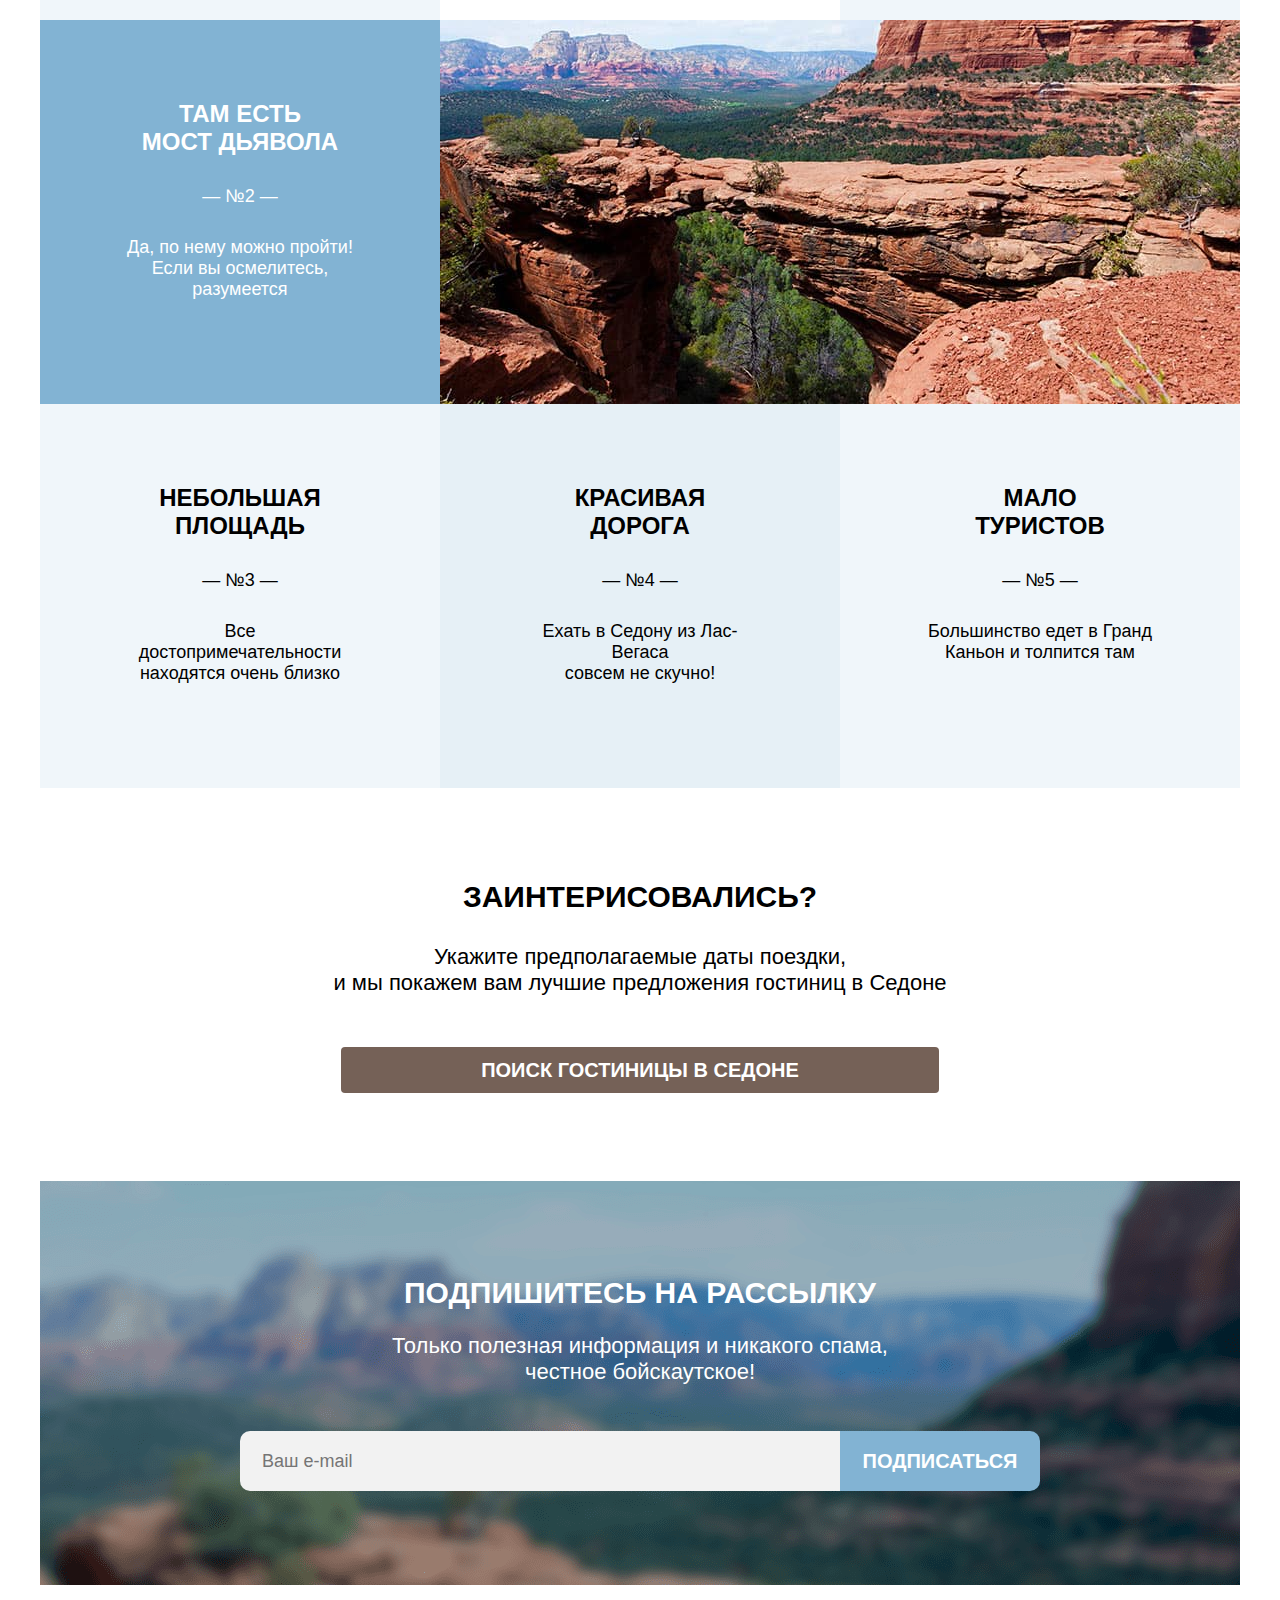
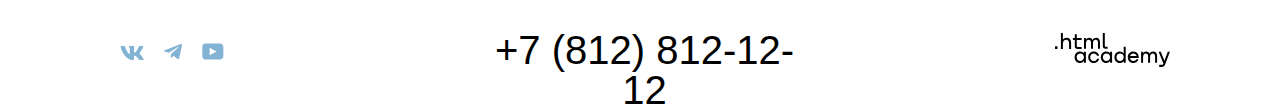
==== commit a2f47f35: "Merge pull request #8 from Vladyslav-Parfeniuk/master" ====
--- a/index.html
+++ b/index.html
@@ -22,24 +22,28 @@
           <li class="navigation-item">
             <a class="navigation-link" href="about.html">О Седоне</a>
           </li>
-          <li class="navigation-item navigation-item-catalog ">
+          <li class="navigation-item">
             <a class="navigation-link" href="catalog.html">Гостиницы</a>
           </li>
         </ul>
 
-        <ul class="navigation-user">
+        <ul class="navigation-list navigation-user">
           <li class="navigation-item">
-            <a class="navigation-link" href="#">
-                <img src="images/icon/icon-search.svg" width="18.05" height="18.1" alt="Поиск.">
+            <a class="navigation-link navigation-link-user" href="#">
+              <span class="visually-hidden">
+                Поиск
+              </span>
             </a>
           </li>
           <li class="navigation-item">
-            <a class="navigation-link" href="#">
-                <img src="images/icon/icon-favorite.svg" width="18.05" height="17" alt="Избранное.">
+            <a class="navigation-link navigation-link-user" href="#">
+              <span class="visually-hidden">
+                Избранное
+              </span>
             </a>
           </li>
-          <li class="navigation-item navigation-item-search">
-            <a class="navigation-link-search" href="#search">Хочу сюда!</a>
+          <li class="navigation-item">
+            <a class="navigation-link-search" href="#">Хочу сюда!</a>
           </li>
         </ul>
       </nav>
@@ -73,7 +77,7 @@
 
         <div class="advantages-list-middle">
           <div class="advantages-item advantages-item-white-grey">
-            <img class="advantages-icon" src="images/icon/icon-house.svg" width="75" height="72" alt="просто изображение домика.">
+            <img class="advantages-icon" src="images/icon/icon-house.svg" width="75" height="72" alt="простое изображение домика.">
             <h3 class="advantages-title">ЖИЛЬЁ</h3>
             <p class="advantages-description">Рекомендуем пожить<br>в настоящем мотеле,<br>всё как в кино!</p>
           </div>
@@ -90,6 +94,7 @@
             <p class="advantages-description">Не только китайского,<br>но и настоящего местного производства!</p>
           </div>
         </div>
+
 
         <div class="advantages-wrapper">
           <div class="advantages-item advantages-item-blue">
@@ -117,12 +122,13 @@
             <p class="advantages-description">Большинство едет в Гранд<br>Каньон и толпится там</p>
           </div>
         </div>
+
       </section>
 
       <section class="search">
         <div class="search-block">
          <h2 id="search" class="search-title">Заинтерисовались?</h2>
-         <p class="search-description">Укажите предполагаемые даты поездки,<br>и мы покажем вам лучшие предложения гостиниц в Седоне</p>
+         <p class="search-description">Укажите предполагаемые даты поездки,<br>и мы покажем вам лучшие предложения гостиниц в Седоне </p>
          <a class="search-button" href="#">ПОИСК ГОСТИНИЦЫ В СЕДОНЕ</a>
         </div>
       </section>
@@ -137,9 +143,9 @@
             <h2 class="page-footer-title">Подпишитесь на рассылку</h2>
             <p class="page-footer-description">Только полезная информация и никакого спама,<br>честное бойскаутское!</p>
             <form class="newsletter-form" action="https://echo.htmlacademy.ru/" method="post">
-              <label for="newsletter-email">Email</label>
-              <input class="field"  placeholder="email@example.com" type="email" name="newsletter-email" id="newsletter-email" required>
-              <button class="button-newsletter-button" type="submit">
+              <label for="newsletter-email"><span class="visually-hidden">Ваш e-mail</span></label>
+              <input class="field"  placeholder="Ваш e-mail" type="email" name="newsletter-email" id="newsletter-email" required>
+              <button class="button-newsletter" type="submit">
                 <span class="subscribe">Подписаться</span>
               </button>
             </form>
--- a/styles/styles.css
+++ b/styles/styles.css
@@ -68,6 +68,7 @@
 .page-header {
   color: #000000;
   background-color: #FFFFFF;
+  min-height: 65px;
 }
 
 .navigation {
@@ -85,33 +86,28 @@
 }
 
 .navigation-list {
-  display: flex;
+  list-style-type: none;
+  width: 460px;
+  margin: 0;
+  padding: 0;
+  display: flex;
+  flex-direction: row;
   flex-wrap: wrap;
-  min-width: 390px;
-  margin: 0;
-  padding: 0;
-  flex-wrap: wrap;
-  justify-content: space-between;
+
+}
+
+.navigation-user {
+  width: 310px;
+  margin-left: auto;
+  margin-right: 70px;
+  justify-content: flex-end;
+}
+
+.navigation-item {
   align-items: center;
-  list-style-type: none;
-}
-
-.navigation-item-catalog {
-  margin-right: 62px ;
-}
-
-.navigation-user {
-  display: flex;
-  min-width: 263px;
-  margin-left: 237px;
-  margin-right: 70px;
-  margin-top: 0;
-  margin-bottom: 0;
-  padding: 0;
-  flex-wrap: wrap;
-  justify-content: space-between;
+  height: 66px;
+  display: flex;
   align-items: center;
-  list-style-type: none;
 }
 
 .navigation-link {
@@ -126,6 +122,12 @@
   text-decoration: none;
 }
 
+.navigation-link-user {
+  width: 42px;
+  height: 66px;
+  padding: 0;
+}
+
 
 .navigation-link-search {
   padding: 9px 30px;
@@ -139,6 +141,7 @@
   border-radius: 4px;
   text-decoration: none;
   cursor: pointer;
+  margin-left: 19.87px;
 }
 
 .main-container {
@@ -161,6 +164,7 @@
   background-image: url(../images/image-background.jpg) ;
   background-size: 100%;
   background-repeat: no-repeat;
+  min-height: 485px;
 }
 
 .welcome {
@@ -170,18 +174,21 @@
  margin-bottom: 32px;
 }
 
+.divider-text {
+  margin-top: 63px;
+  margin-bottom: 90px;
+  min-height: 129px;
+}
 .divider-text h2{
   font-weight: 700;
   font-size: 30px;
   line-height: 36px;
-  margin-top: 63px;
   margin-bottom: 31px;
 }
 .divider-text p{
   font-weight: 400;
   font-size: 22px;
   line-height: 26px;
-  margin-bottom: 90px;
 }
 
 .advantages {
@@ -194,6 +201,7 @@
   min-height: 384px;
   display: flex;
   justify-content: space-between;
+
 }
 
 .advantages-list-bottom {
@@ -202,6 +210,7 @@
   min-height: 384px;
   display: flex;
   justify-content: space-between;
+
 }
 
 .advantages-wrapper {
@@ -269,6 +278,8 @@
   font-weight: 700;
   text-transform: uppercase;
   margin-bottom: 93px;
+  margin-top: 91px;
+  min-height: 209px;
 }
 
 .search-block {
@@ -281,8 +292,8 @@
 .search-title {
   font-size: 30px;
   line-height: 36px;
-  margin-top: 91px;
   margin-bottom: 0;
+  margin-top: 0;
 }
 
 .search-description {
@@ -324,6 +335,7 @@
   background-image: url(../images/image-background-blur.png) ;
   background-size: cover;
   background-repeat: no-repeat;
+  min-height: 404px;
 
 }
 
@@ -349,16 +361,33 @@
   line-height: 26px;
   font-weight: 400;
   text-transform: none;
+  margin-bottom: 46px;
 }
 
 .newsletter-form {
   font-family: inherit;
   font-weight: 400;
-}
+  display: grid;
+  grid-template-columns: 600px auto ;
+}
+
 .field {
   font-family: inherit;
-}
-.button-newsletter-button span {
+  font-size: 18px;
+  line-height: 21px;
+  background-color: #F2F2F2;
+  width: 600px;
+  height: 58px;
+  border-bottom-left-radius: 10px;
+  border-top-left-radius: 10px;
+  border: none;
+  padding-left: 22px;
+  grid-column-start: 1;
+  grid-column-end: 2;
+}
+
+
+.button-newsletter {
   font-family: inherit;
   font-weight: 700;
   text-transform: uppercase;
@@ -366,8 +395,12 @@
   line-height: 36px;
   color: #FFFFFF;
   background-color: #82B3D3;
-  padding: 10px;
-  border-radius: 10px;
+  border-bottom-right-radius: 10px;
+  border-top-right-radius: 10px;
+  width: 200px;
+  height: 60px;
+  border: none;
+  cursor: pointer;
 }
 
 .social-container {
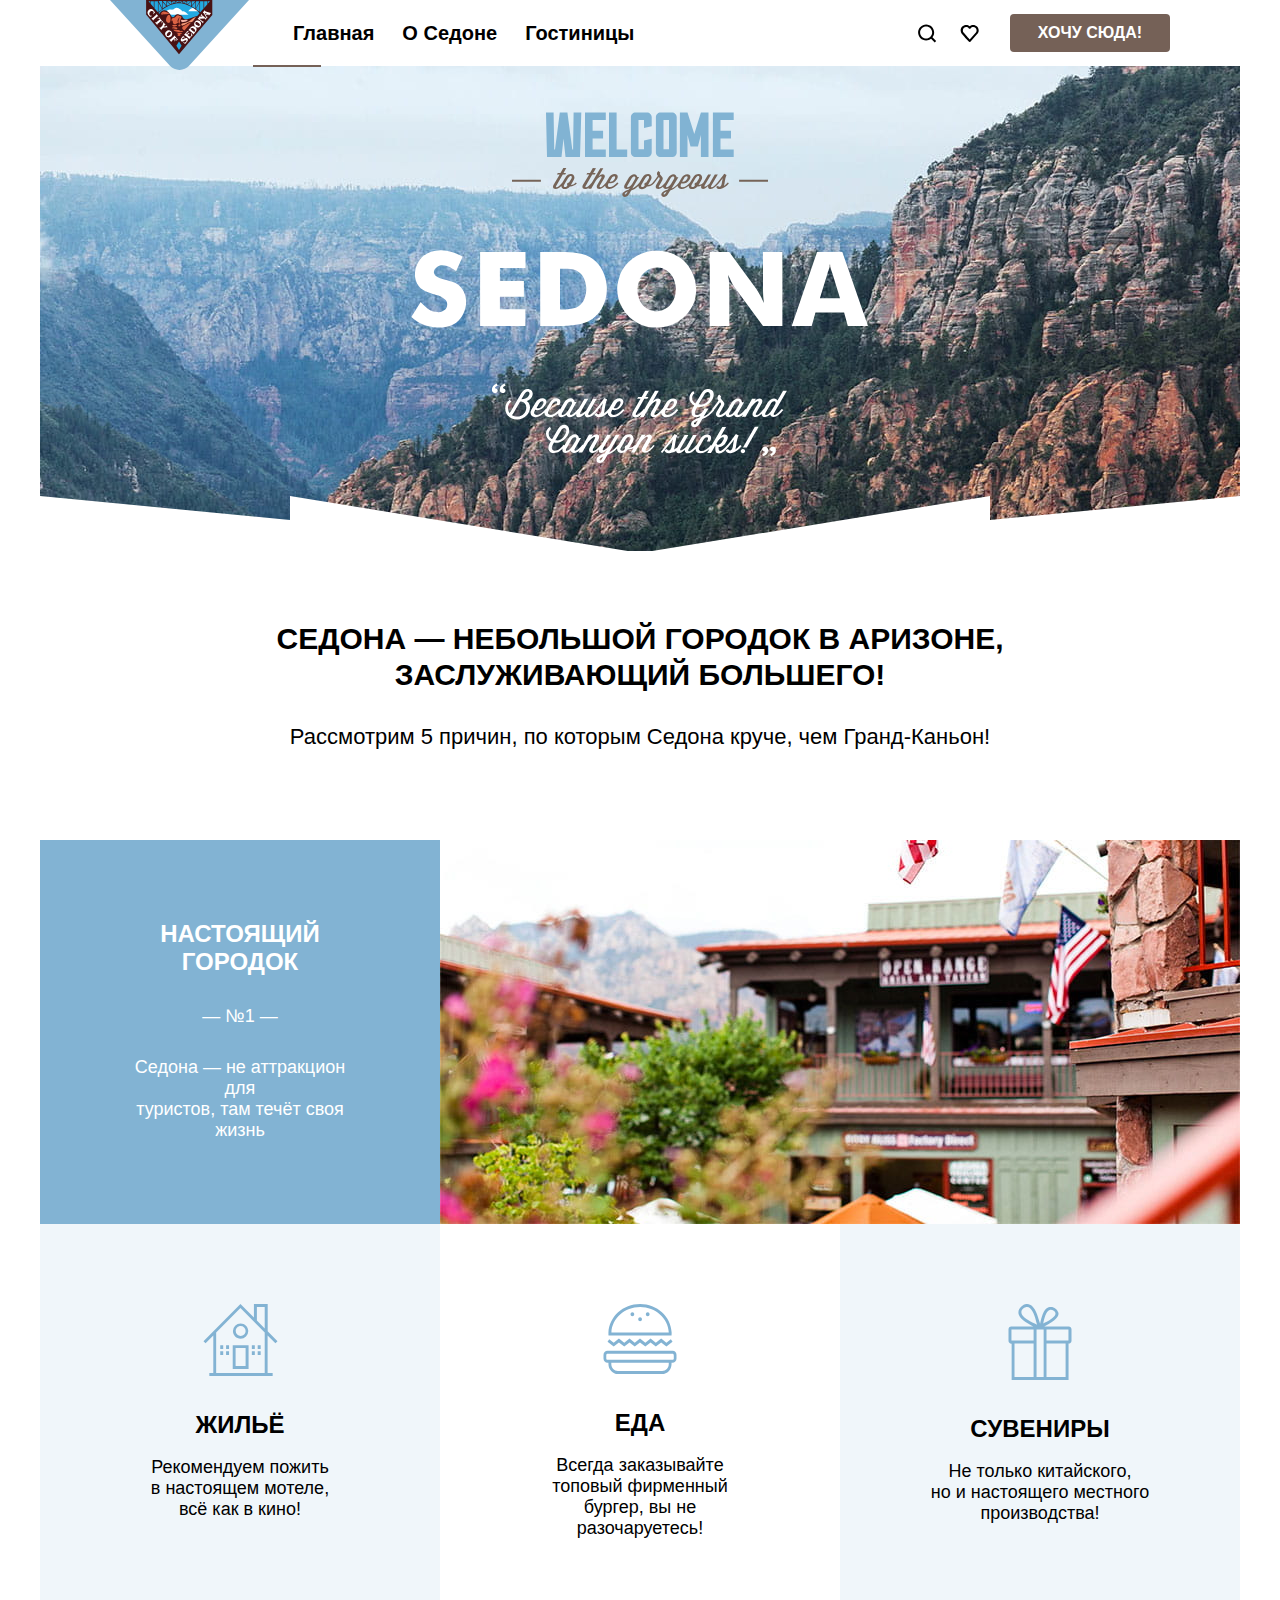
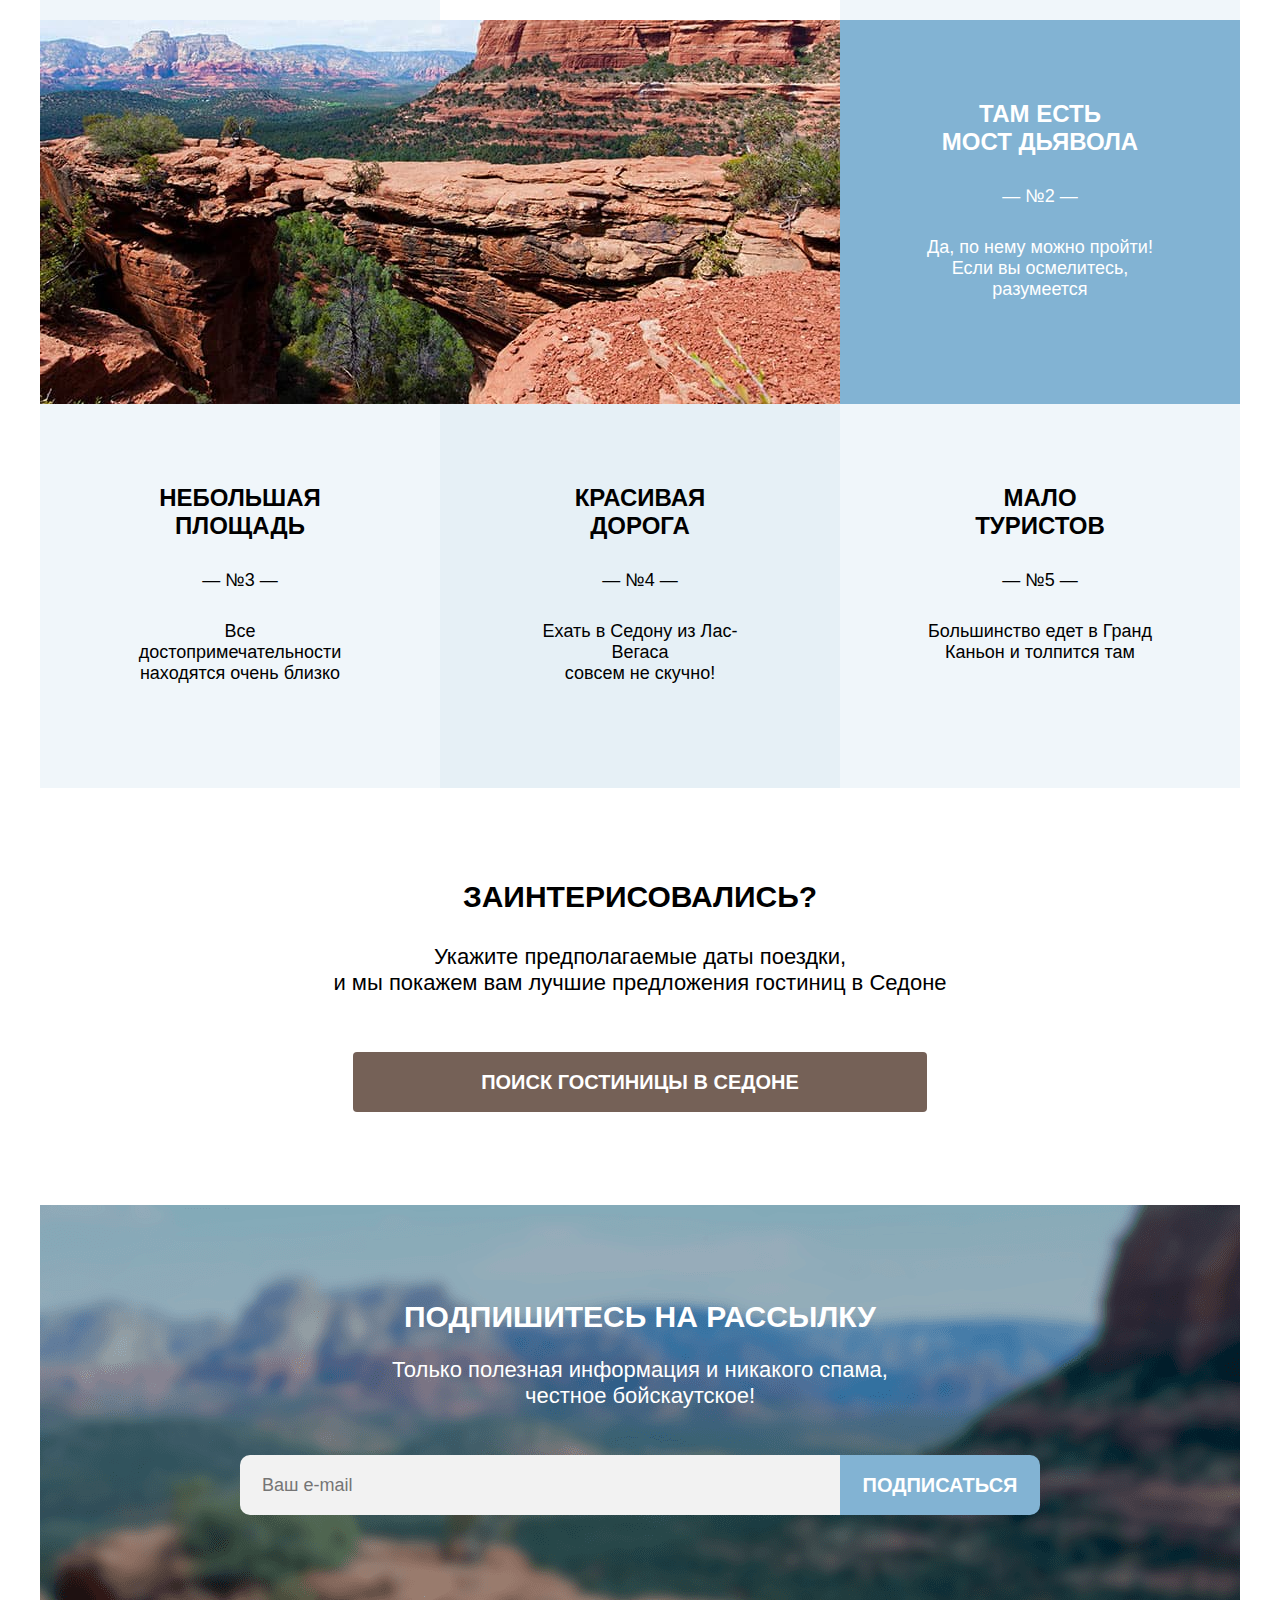
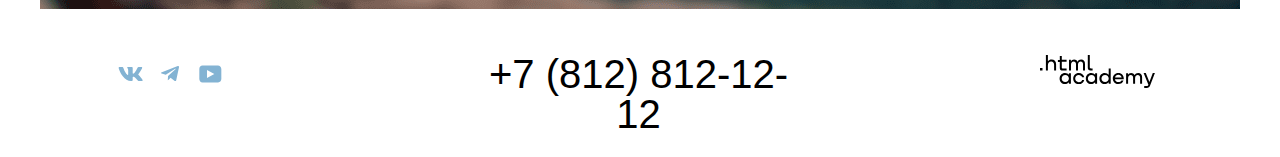
==== commit 69256350: "Добавил дек.  элементы" ====
--- a/index.html
+++ b/index.html
@@ -17,7 +17,7 @@
        </a>
         <ul class="navigation-list">
           <li class="navigation-item">
-            <a class="navigation-link" href="main.html">Главная</a>
+            <a class="navigation-link navigation-link-current" href="main.html">Главная</a>
           </li>
           <li class="navigation-item">
             <a class="navigation-link" href="about.html">О Седоне</a>
@@ -79,7 +79,7 @@
           <div class="advantages-item advantages-item-white-grey">
             <img class="advantages-icon" src="images/icon/icon-house.svg" width="75" height="72" alt="простое изображение домика.">
             <h3 class="advantages-title">ЖИЛЬЁ</h3>
-            <p class="advantages-description">Рекомендуем пожить<br>в настоящем мотеле,<br>всё как в кино!</p>
+            <p class="advantages-description">Рекомендуем пожить в&nbspнастоящем мотеле,<br>всё как в кино!</p>
           </div>
 
           <div class="advantages-item advantages-item-white">
@@ -97,12 +97,12 @@
 
 
         <div class="advantages-wrapper">
+          <img class="advantages-image" src="images/image-bridge.jpg" width="800" height="384" alt="Изображение моста дьявола.">
           <div class="advantages-item advantages-item-blue">
             <h3 class="advantages-title">ТАМ ЕСТЬ<br>МОСТ ДЬЯВОЛА</h3>
             <p class="advantages-number"> — №2 — </p>
             <p class="advantages-description">Да, по нему можно пройти! Если вы осмелитесь,<br>разумеется</p>
           </div>
-          <img class="advantages-image" src="images/image-bridge.jpg" width="800" height="384" alt="Изображение моста дьявола.">
         </div>
 
         <div class="advantages-list-bottom">
@@ -158,37 +158,51 @@
             <h2 class="visually-hidden">Социальные сети.</h2>
             <ul class="footer-social-list">
               <li class="footer-social-item">
-                <a class="button" href="https://vk.com/htmlacademy">
-                  <span class="social-network">
-                    <img src="images/icon/icon-vk.svg" width="24" height="14" alt="Ссылка на групу разработчиков в Вконтакте.">
+                <a class="footer-social-link" href="https://vk.com/htmlacademy">
+                  <svg class="footer-icon" aria-hidden="true" focusable="false" width="25" height="14" viewBox="0 0 25 14" fill="none" xmlns="http://www.w3.org/2000/svg">
+                    <path fill-rule="evenodd" clip-rule="evenodd" d="M24.12.95c.16-.55 0-.95-.8-.95H20.7c-.67 0-.98.35-1.15.73 0 0-1.33 3.2-3.22 5.27-.61.6-.9.8-1.23.8-.16 0-.41-.2-.41-.74V.95c0-.66-.19-.95-.74-.95H9.82c-.42 0-.67.3-.67.6 0 .61.95.76 1.04 2.5v3.8c0 .84-.15.99-.48.99-.9 0-3.06-3.21-4.34-6.89-.25-.71-.5-1-1.18-1H1.57c-.75 0-.9.35-.9.73 0 .68.89 4.07 4.14 8.55 2.17 3.06 5.23 4.72 8 4.72 1.68 0 1.88-.37 1.88-1v-2.32c0-.73.16-.88.7-.88.38 0 1.05.2 2.6 1.67 1.79 1.75 2.08 2.53 3.08 2.53h2.63c.75 0 1.12-.37.9-1.1-.23-.72-1.08-1.77-2.2-3.02-.62-.7-1.54-1.47-1.82-1.86-.39-.49-.28-.7 0-1.14 0 0 3.2-4.43 3.54-5.93Z" fill="#83B3D3"/>
+                  </svg>
+                  <span class="visually-hidden">
+                    Ссылка на групу разработчиков в Вконтакте.
                   </span>
                 </a>
               </li>
               <li class="footer-social-item">
-                <a class="button" href="https://t.me/htmlacademy">
-                  <span class="social-network">
-                    <img src="images/icon/icon-tg.svg" width="18" height="15.1" alt="Ссылка на Телеграм-канал.">
+                <a class="footer-social-link" href="https://t.me/htmlacademy">
+                  <svg class="footer-icon" aria-hidden="true" focusable="false" width="18" height="16" viewBox="0 0 18 16" fill="none" xmlns="http://www.w3.org/2000/svg">
+                    <path d="M16.79.1.84 6.25c-1.09.43-1.08 1.04-.2 1.31l4.1 1.28 9.47-5.98c.44-.27.85-.12.52.18L7.05 9.96l-.28 4.22c.41 0 .6-.19.83-.41l1.99-1.93 4.13 3.05c.77.42 1.31.2 1.5-.7l2.72-12.8c.28-1.12-.43-1.62-1.16-1.3Z" fill="#83B3D3"/>
+                  </svg>
+                  <span class="visually-hidden">
+                    Ссылка на Телеграм-канал.
                   </span>
                 </a>
               </li>
               <li class="footer-social-item">
-                <a class="button" href="https://www.youtube.com/user/htmlacademyru">
-                  <span class="social-network">
-                    <img src="images/icon/icon-youtube.svg" width="22" height="17" alt="Ссылка на Ютуб-канал.">
+                <a class="footer-social-link" href="https://www.youtube.com/user/htmlacademyru">
+                  <svg class="footer-icon" aria-hidden="true" focusable="false" width="23" height="18" viewBox="0 0 23 18" fill="none" xmlns="http://www.w3.org/2000/svg">
+                    <path d="M18.94.5H3.51C1.65.5.33 2.1.33 3.9V14c0 1.9 1.32 3.5 3.18 3.5h15.65c1.64 0 3.17-1.6 3.17-3.4V3.9C22.11 2.1 20.8.5 18.94.5ZM7.99 13.04V4.96L15.33 9l-7.34 4.04Z" fill="#83B3D3"/>
+                  </svg>
+                  <span class="visually-hidden">
+                    Ссылка на Ютуб-канал.
                   </span>
                 </a>
               </li>
+
             </ul>
           </section>
 
       <section class="footer-contacts">
         <h2 class="visually-hidden">Номер телефона.</h2>
-        <p class="number-tel">+7 (812) 812-12-12</p>
+        <a class="number-tel" href="tel:7 (812) 812-12-12">+7 (812) 812-12-12</a>
       </section>
 
       <section class="footer-developer">
-        <a href="https://htmlacademy.ru/">
-          <img class="footer-developer-logo" src="images/icon/icon-text-htmlacademy.svg" width="115" height="34" alt="Ссылка на сайт html academy.">
+        <a class="footer-developer-link" href="https://htmlacademy.ru/">
+          <svg class="footer-developer-logo" aria-hidden="true" focusable="false" width="115" height="34" xmlns="http://www.w3.org/2000/svg">
+            </svg>
+            <span class="visually-hidden">
+              Ссылка на сайт html academy.
+            </span>
         </a>
       </section>
     </div>
--- a/styles/styles.css
+++ b/styles/styles.css
@@ -103,8 +103,19 @@
   justify-content: flex-end;
 }
 
+.navigation-user .navigation-item:nth-child(1) .navigation-link {
+  background-image: url('../images/icon/icon-search.svg');
+  background-repeat: no-repeat;
+  background-position: center;
+}
+
+.navigation-user .navigation-item:nth-child(2) .navigation-link {
+  background-image: url('../images/icon/icon-favorite.svg');
+  background-repeat: no-repeat;
+  background-position: center;
+}
+
 .navigation-item {
-  align-items: center;
   height: 66px;
   display: flex;
   align-items: center;
@@ -130,7 +141,8 @@
 
 
 .navigation-link-search {
-  padding: 9px 30px;
+  display: inline-block;
+  padding: 9px 15px;
   border: none;
   font-size: 16px;
   font-weight: 700;
@@ -142,6 +154,34 @@
   text-decoration: none;
   cursor: pointer;
   margin-left: 19.87px;
+  width: 130px;
+  height: 20px;
+  text-align: center;
+}
+
+.navigation-link-search:hover {
+  background-color: #615048;
+}
+
+.navigation-link-search:focus {
+  background-color: #615048;
+}
+
+.navigation-link-search:active {
+  background-color: #756157;
+  color: #FFFFFF4D;
+}
+
+.navigation-link-current::before {
+  position: absolute;
+  top: 65px;
+  right: 20px;
+  bottom: 20px;
+  left: 253px;
+  height: 2px;
+  width: 68px;
+  background-color: #756157;
+  content: "";
 }
 
 .main-container {
@@ -306,17 +346,32 @@
 }
 
 .search-button {
+  display: inline-block;
   font-size: 20px;
   line-height: 36px;
   color: #FFFFFF;
   text-decoration: none;
+  text-align: center;
   background-color: #756157;
-  width: 574px;
-  height: 60px;
+  width: 544px;
+  height: 36px;
   padding: 12px;
-  padding-left: 140px;
-  padding-right: 140px;
+  padding-left: 15px;
+  padding-right: 15px;
   border-radius: 4px;
+}
+
+.search-button:hover {
+  background-color: #615048;
+}
+
+.search-button:focus {
+  background-color: #615048;
+}
+
+.search-button:active {
+  background-color: #756157;
+  color: #FFFFFF4D;
 }
 
 .page-footer {
@@ -368,7 +423,7 @@
   font-family: inherit;
   font-weight: 400;
   display: grid;
-  grid-template-columns: 600px auto ;
+  grid-template-columns: 1fr auto ;
 }
 
 .field {
@@ -376,7 +431,6 @@
   font-size: 18px;
   line-height: 21px;
   background-color: #F2F2F2;
-  width: 600px;
   height: 58px;
   border-bottom-left-radius: 10px;
   border-top-left-radius: 10px;
@@ -397,10 +451,31 @@
   background-color: #82B3D3;
   border-bottom-right-radius: 10px;
   border-top-right-radius: 10px;
-  width: 200px;
-  height: 60px;
+  min-width: 200px;
   border: none;
   cursor: pointer;
+  padding: 0;
+  text-align: center;
+}
+
+.button-newsletter:hover {
+  background-color: #68A2CA;
+}
+
+.button-newsletter:focus {
+  background-color: #68A2CA;
+}
+
+.button-newsletter:active {
+  background-color: #82B3D3;
+  color: #FFFFFF4D;
+}
+
+.subscribe {
+  display: inline-block;
+  width: 170px;
+  height: 36px;
+  padding: 12px 15px;
 }
 
 .social-container {
@@ -412,24 +487,44 @@
   justify-content: space-between;
 }
 
-.footer-social ul {
-  list-style: none;
-  padding: 0;
+.footer-social {
+  display: flex;
+}
+
+.footer-social-list {
   display: flex;
   flex-wrap: wrap;
-  justify-content: space-around;
+  width: 142px;
+  margin: 0;
+  padding: 0;
+  list-style-type: none;
   align-items: center;
 }
 
-.footer-social-list {
-  align-self: center;
-
-}
-
-.social-network {
-  padding: 10px
-}
-
+.footer-social-link {
+  display: block;
+  position: relative;
+  padding: 20px 20px;
+  margin: 0;
+}
+
+.footer-icon {
+  position: absolute;
+  top: 0;
+  right: 0;
+  bottom: 0;
+  left: 0;
+  margin: auto;
+  fill: #83B3D3;
+}
+
+.footer-social-link:hover .footer-icon {
+  fill: #68A2CA;
+}
+
+.footer-social-link:focus .footer-icon {
+  fill: #68A2CA;
+}
 
 .footer-contacts {
   display: block;
@@ -442,6 +537,11 @@
   margin: 0;
   margin-left: 194px;
   margin-right: 194px;
+}
+
+.footer-contacts h2 {
+  height: 0;
+  width: 0;
 }
 
 .number-tel {
@@ -449,14 +549,48 @@
   height: 40px;
   margin-top: 5px;
   margin-bottom: 5px;
+  padding: 0;
   align-self: center;
-}
-
-
+  text-decoration: none ;
+  color: #000000;
+  display: flex;
+}
+
+.number-tel:hover {
+  color: #756157;
+}
+
+.number-tel:focus {
+  color: #756157;
+}
+
+.number-tel:active {
+  color: #7561574D;
+}
+
+.footer-developer .footer-developer-link .footer-developer-logo {
+  background-image: url('../images/icon/icon-text-htmlacademy.svg');
+  background-repeat: no-repeat;
+  background-position: center;
+}
+.footer-developer {
+  display: flex;
+}
 
 .footer-developer-logo {
-  padding: 0;
-  margin-top: 8px;
-  margin-bottom: 8px;
   align-self: center;
-}
+  color: #000000;
+}
+
+.footer-developer-link {
+  align-self: center;
+  padding: 10px 15px 10px 15px;
+}
+
+.footer-developer-logo:hover {
+  color: #756157;
+}
+
+.footer-developer-logo:focus {
+  color: #756157;
+}
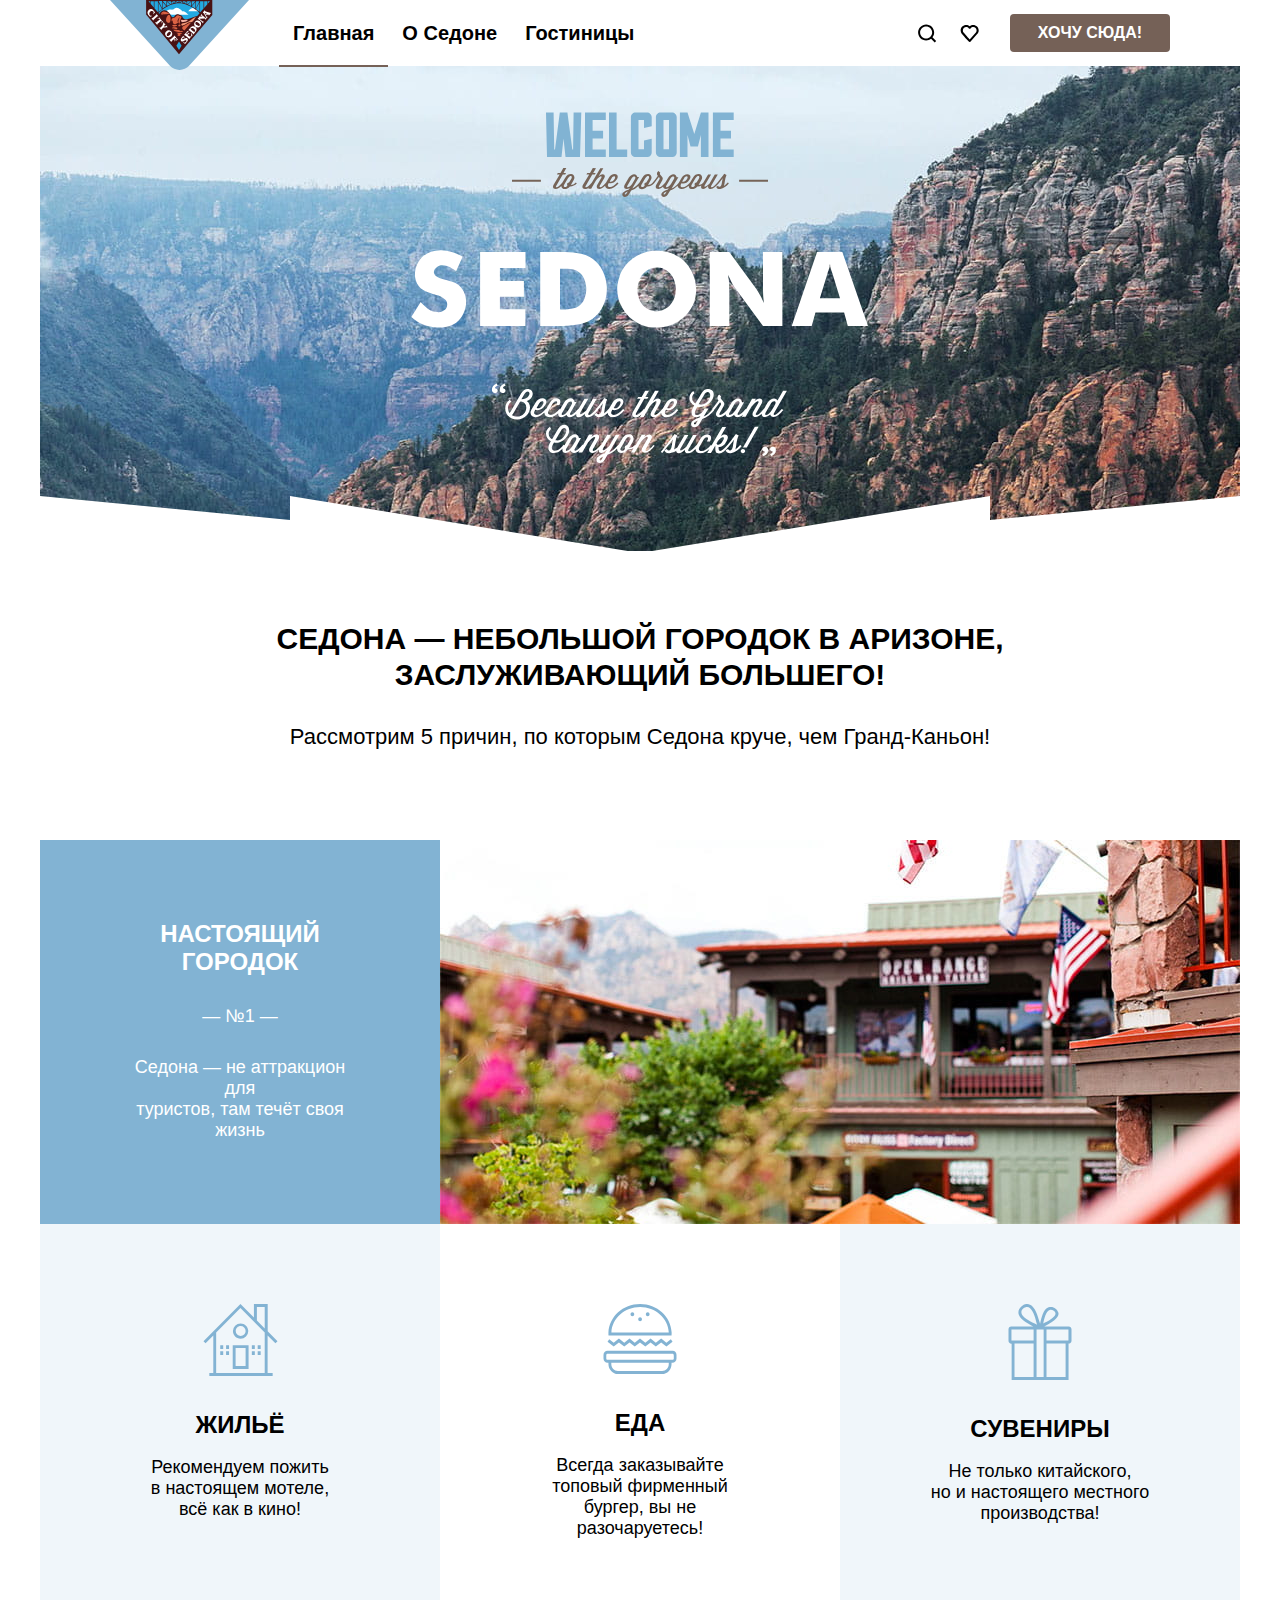
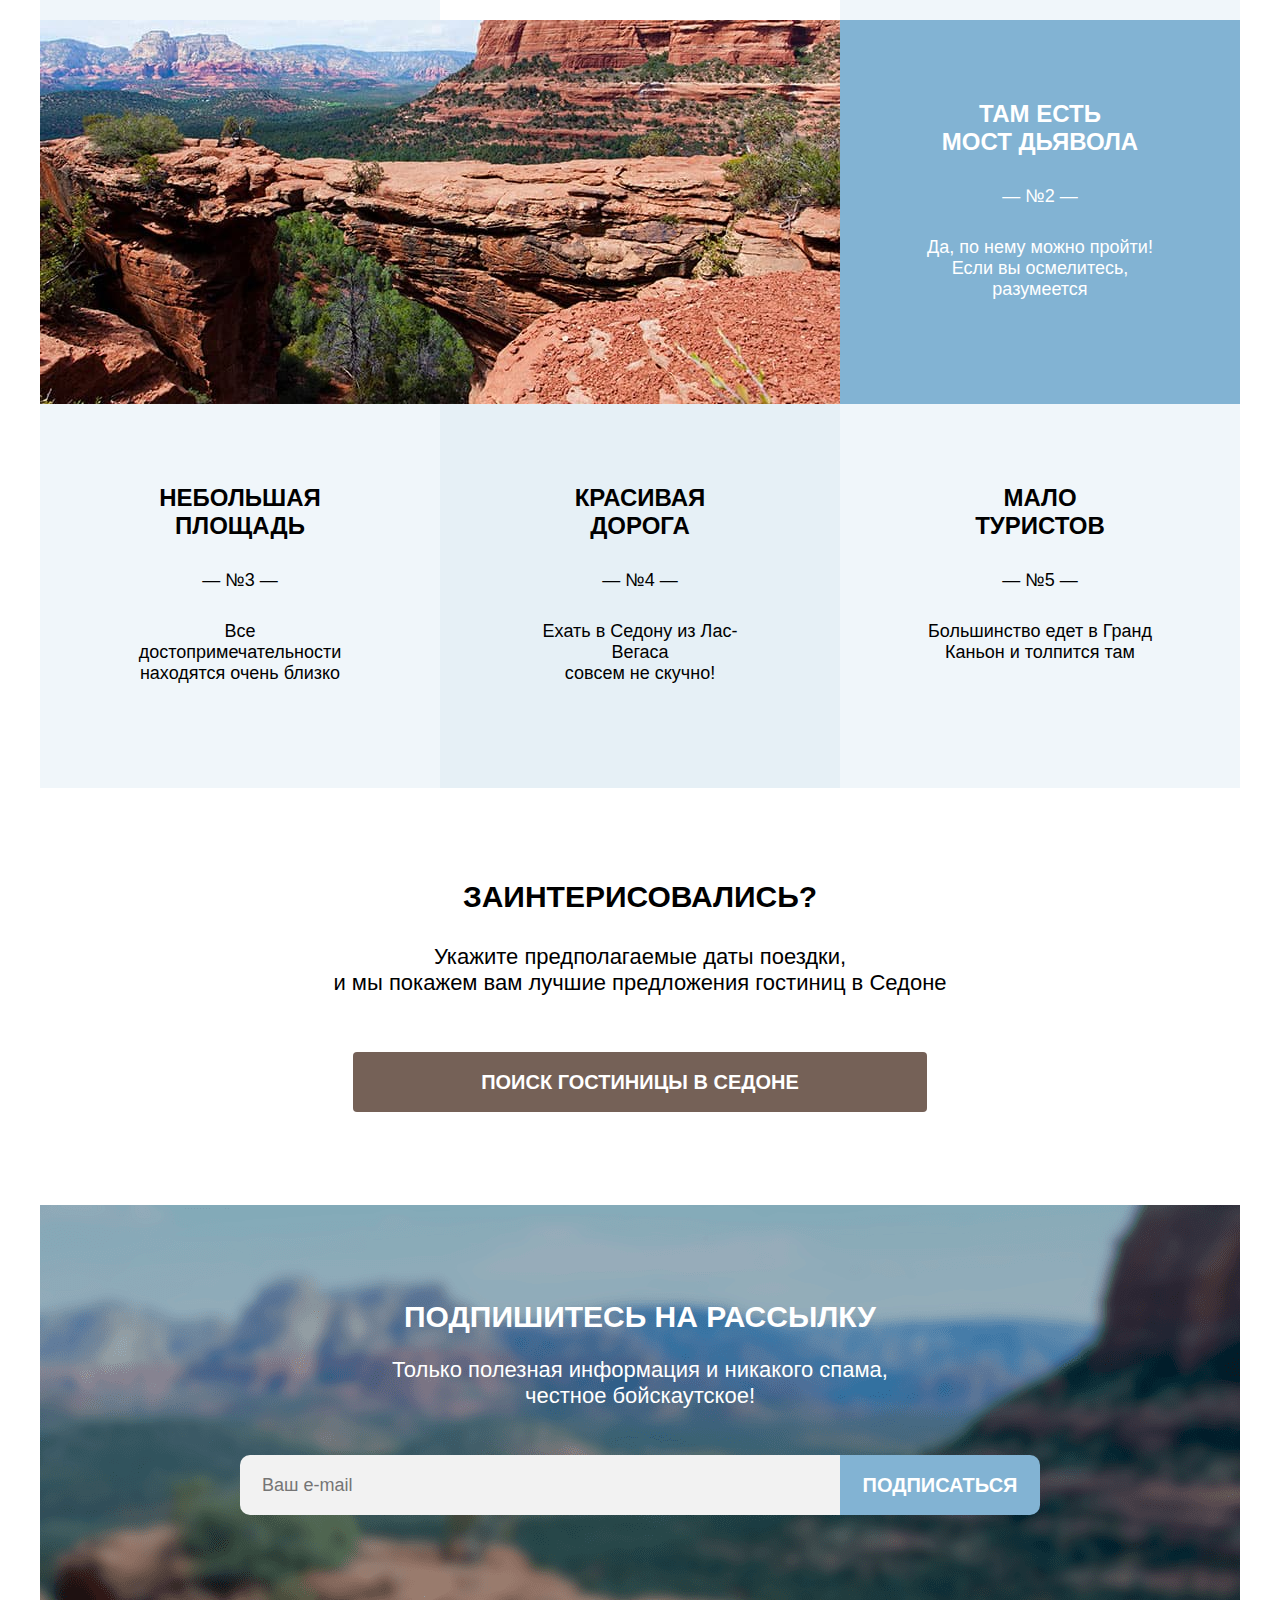
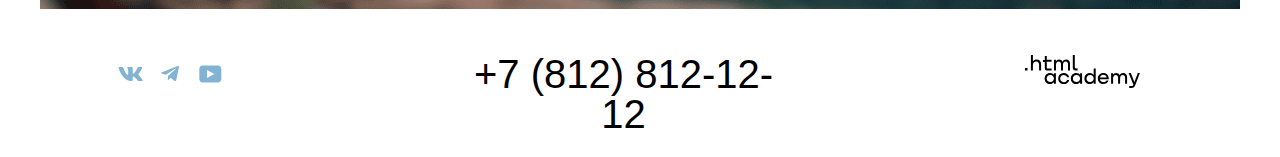
==== commit b2794e62: "Добавил состояния" ====
--- a/index.html
+++ b/index.html
@@ -159,8 +159,8 @@
             <ul class="footer-social-list">
               <li class="footer-social-item">
                 <a class="footer-social-link" href="https://vk.com/htmlacademy">
-                  <svg class="footer-icon" aria-hidden="true" focusable="false" width="25" height="14" viewBox="0 0 25 14" fill="none" xmlns="http://www.w3.org/2000/svg">
-                    <path fill-rule="evenodd" clip-rule="evenodd" d="M24.12.95c.16-.55 0-.95-.8-.95H20.7c-.67 0-.98.35-1.15.73 0 0-1.33 3.2-3.22 5.27-.61.6-.9.8-1.23.8-.16 0-.41-.2-.41-.74V.95c0-.66-.19-.95-.74-.95H9.82c-.42 0-.67.3-.67.6 0 .61.95.76 1.04 2.5v3.8c0 .84-.15.99-.48.99-.9 0-3.06-3.21-4.34-6.89-.25-.71-.5-1-1.18-1H1.57c-.75 0-.9.35-.9.73 0 .68.89 4.07 4.14 8.55 2.17 3.06 5.23 4.72 8 4.72 1.68 0 1.88-.37 1.88-1v-2.32c0-.73.16-.88.7-.88.38 0 1.05.2 2.6 1.67 1.79 1.75 2.08 2.53 3.08 2.53h2.63c.75 0 1.12-.37.9-1.1-.23-.72-1.08-1.77-2.2-3.02-.62-.7-1.54-1.47-1.82-1.86-.39-.49-.28-.7 0-1.14 0 0 3.2-4.43 3.54-5.93Z" fill="#83B3D3"/>
+                  <svg class="footer-icon" aria-hidden="true" focusable="false" width="25" height="14" viewBox="0 0 25 14"  xmlns="http://www.w3.org/2000/svg">
+                    <path fill-rule="evenodd" clip-rule="evenodd" d="M24.12.95c.16-.55 0-.95-.8-.95H20.7c-.67 0-.98.35-1.15.73 0 0-1.33 3.2-3.22 5.27-.61.6-.9.8-1.23.8-.16 0-.41-.2-.41-.74V.95c0-.66-.19-.95-.74-.95H9.82c-.42 0-.67.3-.67.6 0 .61.95.76 1.04 2.5v3.8c0 .84-.15.99-.48.99-.9 0-3.06-3.21-4.34-6.89-.25-.71-.5-1-1.18-1H1.57c-.75 0-.9.35-.9.73 0 .68.89 4.07 4.14 8.55 2.17 3.06 5.23 4.72 8 4.72 1.68 0 1.88-.37 1.88-1v-2.32c0-.73.16-.88.7-.88.38 0 1.05.2 2.6 1.67 1.79 1.75 2.08 2.53 3.08 2.53h2.63c.75 0 1.12-.37.9-1.1-.23-.72-1.08-1.77-2.2-3.02-.62-.7-1.54-1.47-1.82-1.86-.39-.49-.28-.7 0-1.14 0 0 3.2-4.43 3.54-5.93Z" />
                   </svg>
                   <span class="visually-hidden">
                     Ссылка на групу разработчиков в Вконтакте.
@@ -169,8 +169,8 @@
               </li>
               <li class="footer-social-item">
                 <a class="footer-social-link" href="https://t.me/htmlacademy">
-                  <svg class="footer-icon" aria-hidden="true" focusable="false" width="18" height="16" viewBox="0 0 18 16" fill="none" xmlns="http://www.w3.org/2000/svg">
-                    <path d="M16.79.1.84 6.25c-1.09.43-1.08 1.04-.2 1.31l4.1 1.28 9.47-5.98c.44-.27.85-.12.52.18L7.05 9.96l-.28 4.22c.41 0 .6-.19.83-.41l1.99-1.93 4.13 3.05c.77.42 1.31.2 1.5-.7l2.72-12.8c.28-1.12-.43-1.62-1.16-1.3Z" fill="#83B3D3"/>
+                  <svg class="footer-icon" aria-hidden="true" focusable="false" width="18" height="16" viewBox="0 0 18 16"  xmlns="http://www.w3.org/2000/svg">
+                    <path d="M16.79.1.84 6.25c-1.09.43-1.08 1.04-.2 1.31l4.1 1.28 9.47-5.98c.44-.27.85-.12.52.18L7.05 9.96l-.28 4.22c.41 0 .6-.19.83-.41l1.99-1.93 4.13 3.05c.77.42 1.31.2 1.5-.7l2.72-12.8c.28-1.12-.43-1.62-1.16-1.3Z" />
                   </svg>
                   <span class="visually-hidden">
                     Ссылка на Телеграм-канал.
@@ -179,8 +179,8 @@
               </li>
               <li class="footer-social-item">
                 <a class="footer-social-link" href="https://www.youtube.com/user/htmlacademyru">
-                  <svg class="footer-icon" aria-hidden="true" focusable="false" width="23" height="18" viewBox="0 0 23 18" fill="none" xmlns="http://www.w3.org/2000/svg">
-                    <path d="M18.94.5H3.51C1.65.5.33 2.1.33 3.9V14c0 1.9 1.32 3.5 3.18 3.5h15.65c1.64 0 3.17-1.6 3.17-3.4V3.9C22.11 2.1 20.8.5 18.94.5ZM7.99 13.04V4.96L15.33 9l-7.34 4.04Z" fill="#83B3D3"/>
+                  <svg class="footer-icon" aria-hidden="true" focusable="false" width="23" height="18" viewBox="0 0 23 18"  xmlns="http://www.w3.org/2000/svg">
+                    <path d="M18.94.5H3.51C1.65.5.33 2.1.33 3.9V14c0 1.9 1.32 3.5 3.18 3.5h15.65c1.64 0 3.17-1.6 3.17-3.4V3.9C22.11 2.1 20.8.5 18.94.5ZM7.99 13.04V4.96L15.33 9l-7.34 4.04Z" />
                   </svg>
                   <span class="visually-hidden">
                     Ссылка на Ютуб-канал.
@@ -198,8 +198,9 @@
 
       <section class="footer-developer">
         <a class="footer-developer-link" href="https://htmlacademy.ru/">
-          <svg class="footer-developer-logo" aria-hidden="true" focusable="false" width="115" height="34" xmlns="http://www.w3.org/2000/svg">
-            </svg>
+          <svg class="developer-icon" aria-hidden="true" focusable="false" width="115" height="33" viewBox="0 0 115 33" xmlns="http://www.w3.org/2000/svg">
+            <path d="M0 12.9v2.6h2.5v-2.6H0ZM11.6 4.5c-1.6 0-2.8.7-3.6 1.7h-.1V0h-2v15.5h2v-5.3c0-2.1 1.3-3.6 3.3-3.6 1.8 0 2.9 1.4 2.9 3.2v5.7h2V9.4c.1-3-1.8-4.9-4.5-4.9ZM26.6 4.8h-4.8V1.1h-2v3.8h-1.9v2h1.9v6c0 1.7 1 2.7 2.7 2.7h4.1v-2h-3.7c-.7 0-1.1-.4-1.1-1.1V6.8h4.8v-2ZM41.1 4.6c-1.6 0-2.9.8-3.5 2.1h-.1c-.6-1.2-1.8-2.1-3.4-2.1-1.4 0-2.5.8-3.1 1.8h-.1V4.8H29v10.6h2V10c0-2 1-3.5 2.6-3.5 1.5 0 2.4 1 2.4 2.6v6.3h2V9.8c0-2.4 1.4-3.3 2.6-3.3 1.5 0 2.4 1 2.4 2.6v6.3h2V8.9c.1-2.5-1.4-4.3-3.9-4.3ZM47.8 12.7c0 1.7 1 2.7 2.8 2.7h2v-2h-1.7c-.7 0-1.1-.4-1.1-1.1V0h-2v12.7ZM28.9 19.7c-.9-1.1-2.2-1.8-3.9-1.8-3.1 0-5.4 2.3-5.4 5.6s2.3 5.6 5.4 5.6c1.8 0 3-.8 3.8-1.9h.1v1.6h2V18.2h-2v1.5Zm-3.6 7.4c-2.2 0-3.6-1.6-3.6-3.6s1.4-3.6 3.6-3.6 3.6 1.6 3.6 3.6c0 1.9-1.4 3.6-3.6 3.6ZM44.2 22c-.5-2.4-2.6-4.1-5.4-4.1a5.4 5.4 0 0 0-5.6 5.6c0 3.1 2.2 5.6 5.6 5.6 2.8 0 4.9-1.8 5.4-4.2h-2.1a3.4 3.4 0 0 1-3.3 2.3c-2.2 0-3.6-1.6-3.6-3.6s1.4-3.6 3.6-3.6c1.6 0 2.8 1 3.3 2.2h2.1V22ZM55.1 19.7c-.9-1.1-2.2-1.8-3.9-1.8-3.1 0-5.4 2.3-5.4 5.6s2.3 5.6 5.4 5.6c1.8 0 3-.8 3.8-1.9h.1v1.6h2V18.2h-2v1.5Zm-3.6 7.4c-2.2 0-3.6-1.6-3.6-3.6s1.4-3.6 3.6-3.6 3.6 1.6 3.6 3.6c0 1.9-1.5 3.6-3.6 3.6ZM68.7 19.8c-.9-1.1-2.2-1.9-3.9-1.9-3.1 0-5.4 2.3-5.4 5.6s2.2 5.6 5.4 5.6c1.7 0 3-.8 3.8-1.8h.1v1.5h2V13.4h-2v6.4Zm-3.6 7.3c-2.2 0-3.6-1.6-3.6-3.6s1.4-3.6 3.6-3.6 3.6 1.6 3.6 3.6c-.1 2-1.5 3.6-3.6 3.6ZM78.3 17.9c-3.3 0-5.5 2.5-5.5 5.6 0 3 2.1 5.6 5.5 5.6 2.5 0 4.5-1.3 5.2-3.6h-2.1c-.5 1-1.6 1.6-3 1.6-1.9 0-3.3-1.3-3.4-2.9h8.8c.2-3.6-2-6.3-5.5-6.3Zm0 1.9c1.7 0 3 1 3.3 2.6h-6.5c.3-1.5 1.5-2.6 3.2-2.6ZM98.2 17.9c-1.6 0-2.9.8-3.6 2h-.1c-.6-1.2-1.8-2-3.4-2-1.4 0-2.5.7-3.1 1.8v-1.5h-1.9v10.6h2v-5.4c0-2 1-3.4 2.6-3.5 1.5 0 2.4 1 2.4 2.6v6.3h2v-5.6c0-2.4 1.4-3.3 2.6-3.3 1.5 0 2.4 1 2.4 2.6v6.3h2v-6.5c.1-2.6-1.4-4.4-3.9-4.4ZM109.4 27l-3.6-8.9h-2.2l4.8 11.6c-.3.9-.7 1.2-1.7 1.2h-2.5v2h2.5c1.8 0 2.8-.8 3.5-2.6l4.7-12.2h-2.1l-3.4 8.9Z">
+          </svg>
             <span class="visually-hidden">
               Ссылка на сайт html academy.
             </span>
--- a/styles/styles.css
+++ b/styles/styles.css
@@ -77,6 +77,9 @@
   margin: 0 auto;
 }
 
+.logo-link {
+  outline: none;
+}
 .logo {
   width: 139px;
   margin-right: 30px;
@@ -131,6 +134,7 @@
   color: inherit;
   text-transform: capitalize;
   text-decoration: none;
+  outline: none;
 }
 
 .navigation-link-user {
@@ -157,6 +161,7 @@
   width: 130px;
   height: 20px;
   text-align: center;
+  outline: none;
 }
 
 .navigation-link-search:hover {
@@ -171,15 +176,15 @@
   background-color: #756157;
   color: #FFFFFF4D;
 }
-
+.navigation-link-current {
+  position: relative;
+}
 .navigation-link-current::before {
   position: absolute;
-  top: 65px;
-  right: 20px;
-  bottom: 20px;
-  left: 253px;
+  bottom: 0px;
+  left: 0;
   height: 2px;
-  width: 68px;
+  width: 100%;
   background-color: #756157;
   content: "";
 }
@@ -359,6 +364,7 @@
   padding-left: 15px;
   padding-right: 15px;
   border-radius: 4px;
+  outline: none;
 }
 
 .search-button:hover {
@@ -438,6 +444,7 @@
   padding-left: 22px;
   grid-column-start: 1;
   grid-column-end: 2;
+  outline: none;
 }
 
 
@@ -456,6 +463,7 @@
   cursor: pointer;
   padding: 0;
   text-align: center;
+  outline: none;
 }
 
 .button-newsletter:hover {
@@ -506,6 +514,7 @@
   position: relative;
   padding: 20px 20px;
   margin: 0;
+  outline: none;
 }
 
 .footer-icon {
@@ -516,6 +525,7 @@
   left: 0;
   margin: auto;
   fill: #83B3D3;
+
 }
 
 .footer-social-link:hover .footer-icon {
@@ -525,6 +535,11 @@
 .footer-social-link:focus .footer-icon {
   fill: #68A2CA;
 }
+
+.footer-social-link:active .footer-icon {
+  color: #68A2CA4D;
+}
+
 
 .footer-contacts {
   display: block;
@@ -554,6 +569,7 @@
   text-decoration: none ;
   color: #000000;
   display: flex;
+  outline: none;
 }
 
 .number-tel:hover {
@@ -568,29 +584,29 @@
   color: #7561574D;
 }
 
-.footer-developer .footer-developer-link .footer-developer-logo {
-  background-image: url('../images/icon/icon-text-htmlacademy.svg');
-  background-repeat: no-repeat;
-  background-position: center;
-}
 .footer-developer {
-  display: flex;
-}
-
-.footer-developer-logo {
+  display: inline-block;
   align-self: center;
-  color: #000000;
 }
 
 .footer-developer-link {
-  align-self: center;
-  padding: 10px 15px 10px 15px;
-}
-
-.footer-developer-logo:hover {
-  color: #756157;
-}
-
-.footer-developer-logo:focus {
-  color: #756157;
-}
+  padding: 30px;
+  outline: none;
+}
+
+.developer-icon {
+  margin: auto;
+  fill: black;
+}
+
+.footer-developer-link:hover .developer-icon{
+  fill: #756157;
+}
+
+.footer-developer-link:focus .developer-icon{
+  fill: #756157;
+}
+
+.footer-developer-link:active .developer-icon{
+  color: #7561574D;
+}
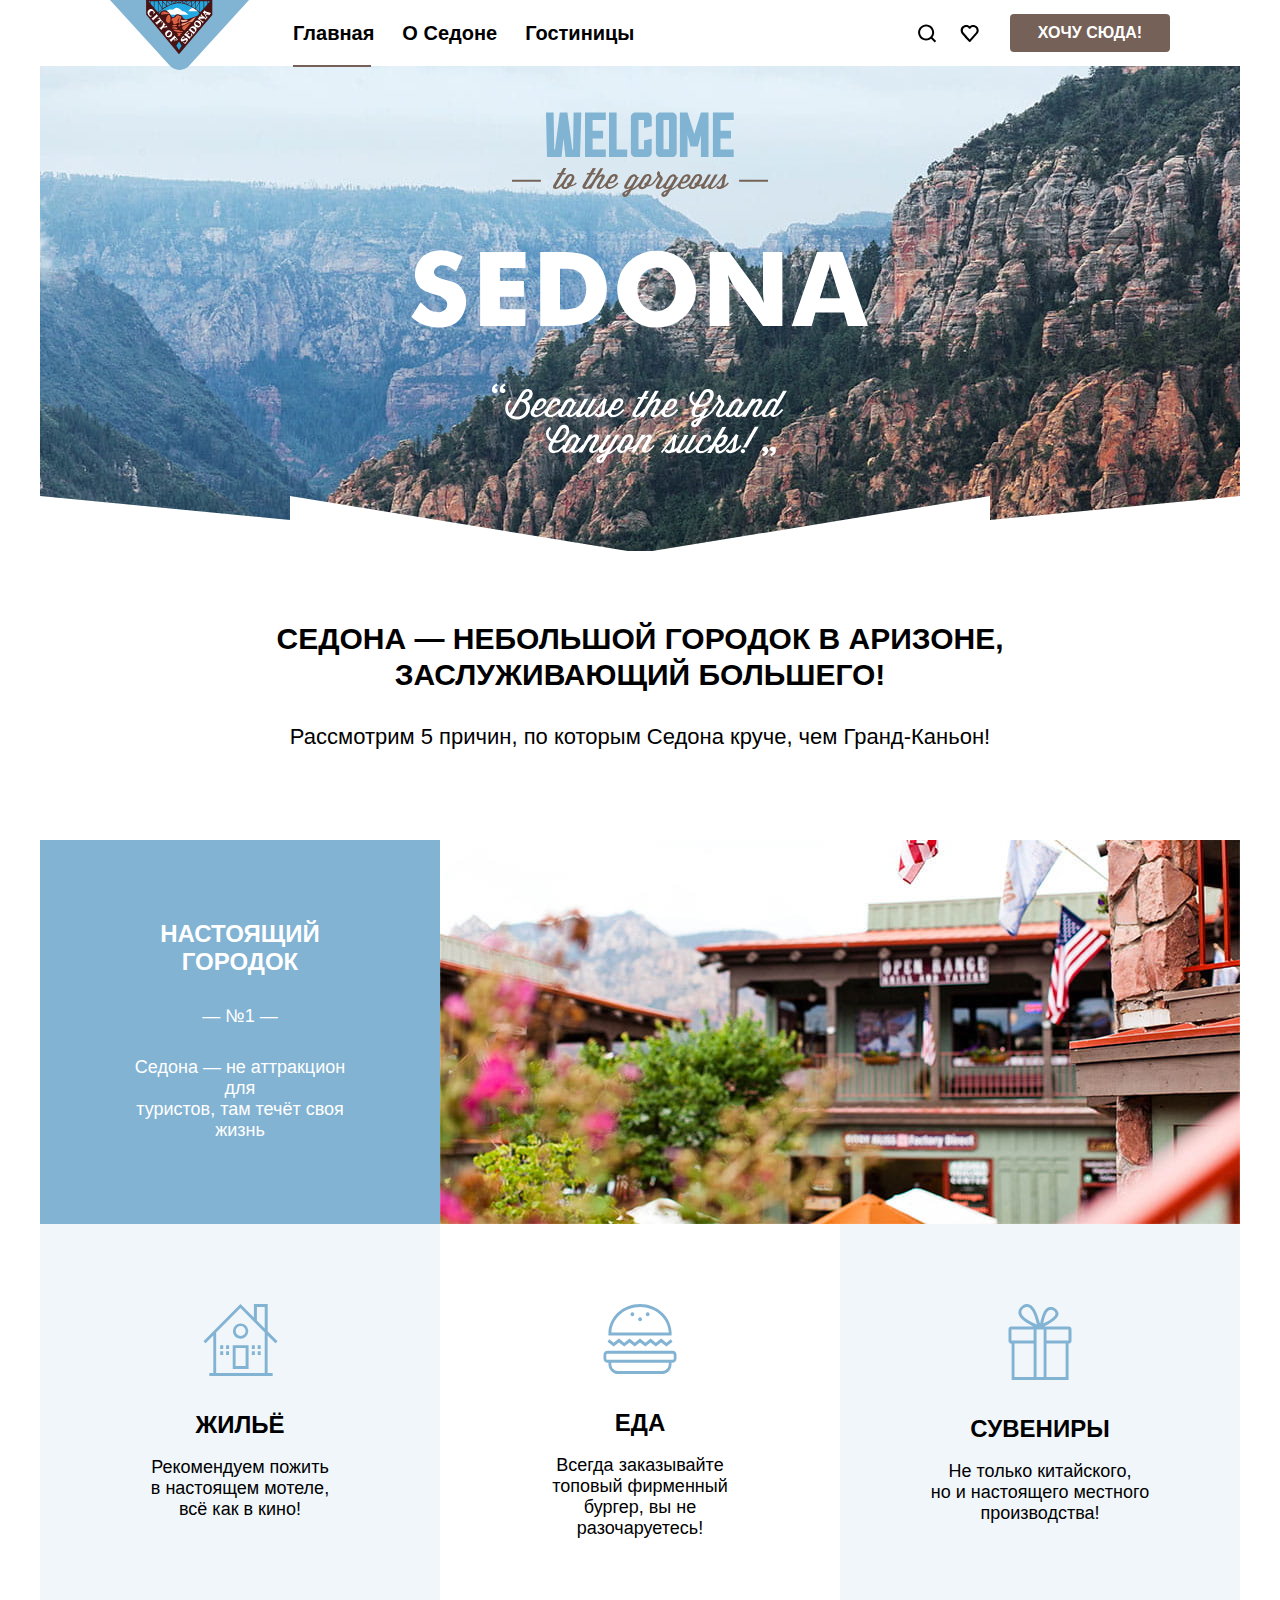
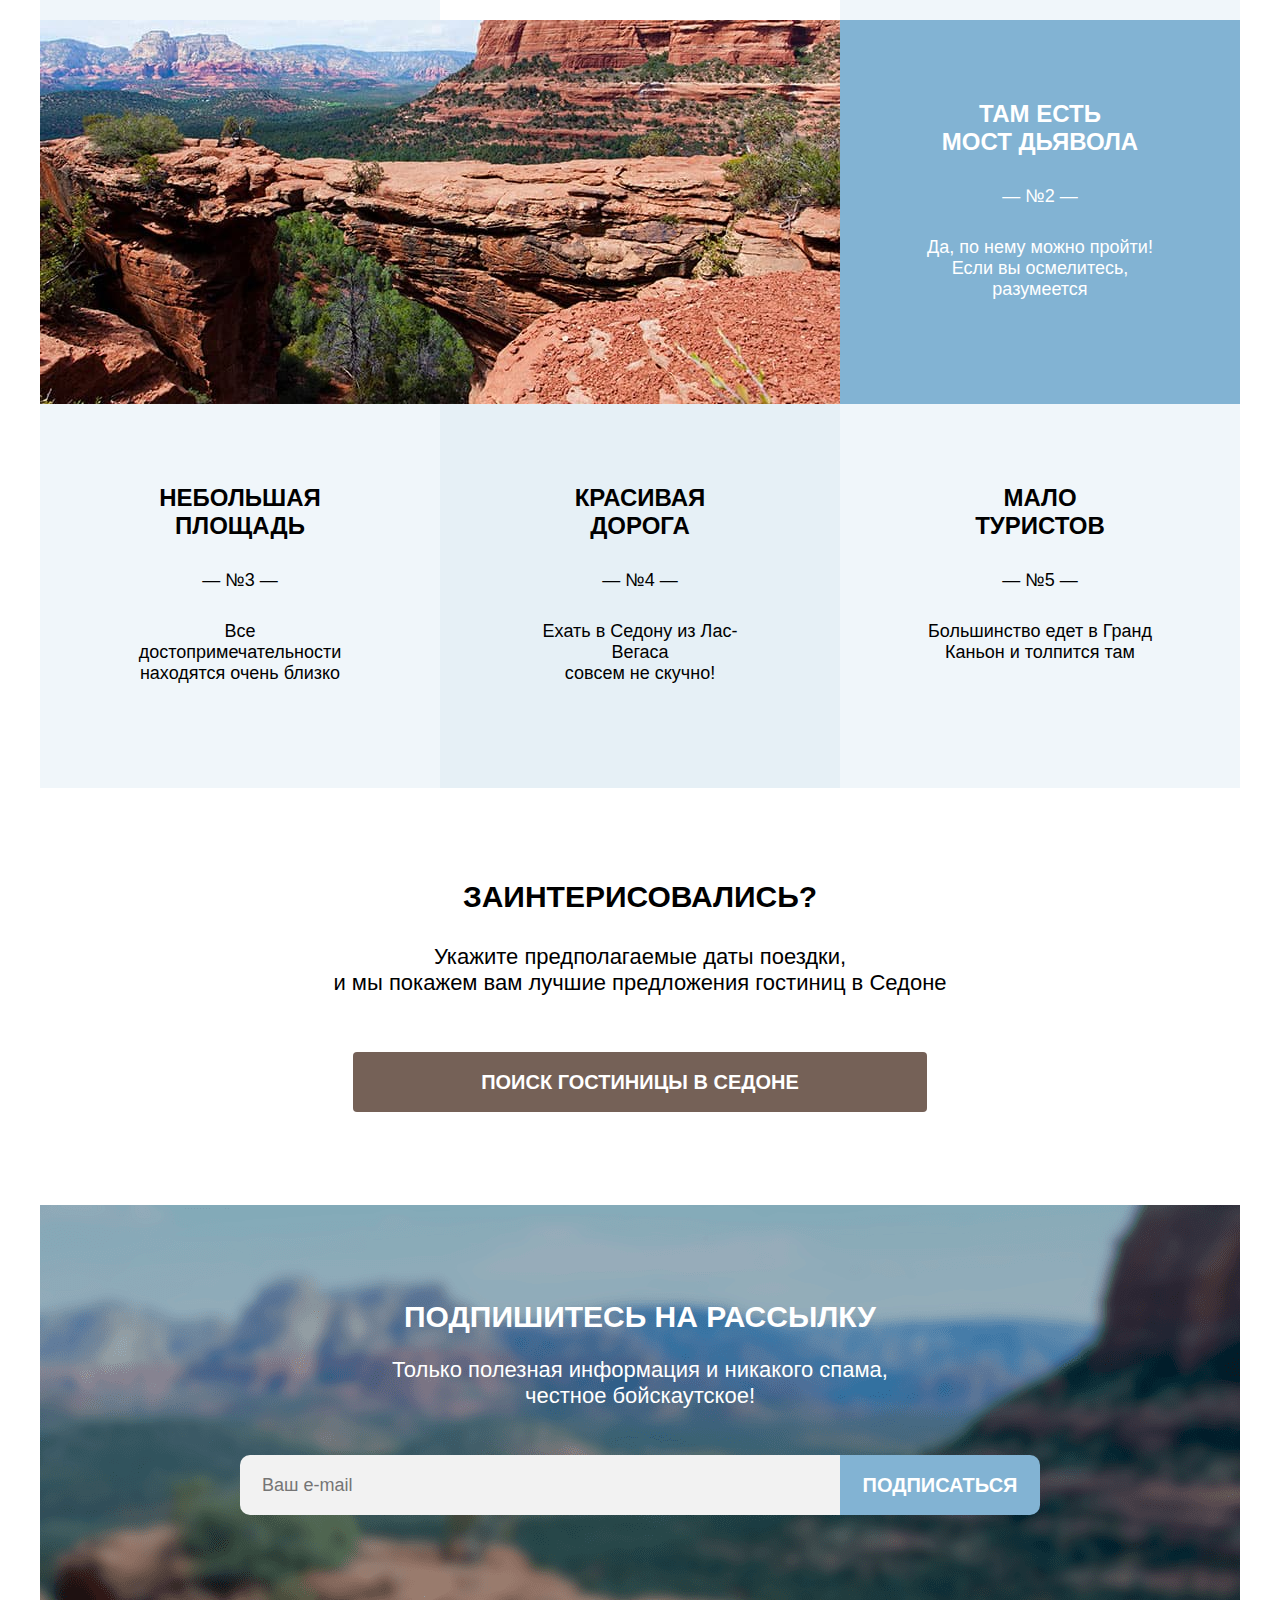
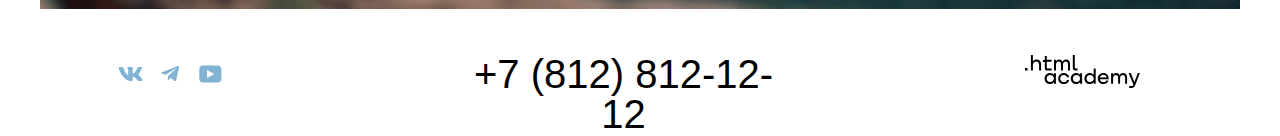
==== commit 34ee451d: "Добавил ещё состояния" ====
--- a/index.html
+++ b/index.html
@@ -187,7 +187,6 @@
                   </span>
                 </a>
               </li>
-
             </ul>
           </section>
 
--- a/styles/styles.css
+++ b/styles/styles.css
@@ -35,8 +35,8 @@
   position: absolute;
   margin: -1px;
   padding: 0;
-  width: 1;
-  height: 1;
+  width: 0;
+  height: 0;
   border: 0;
   clip: rect(0 0 0 0);
   overflow: hidden;
@@ -135,6 +135,18 @@
   text-transform: capitalize;
   text-decoration: none;
   outline: none;
+}
+
+.navigation-link:hover {
+  background-color: #F2F2F2;
+}
+
+.navigation-link:focus {
+  background-color: #F2F2F2;
+}
+
+.navigation-link:active {
+  background-color: #E5E5E5;
 }
 
 .navigation-link-user {
@@ -176,15 +188,21 @@
   background-color: #756157;
   color: #FFFFFF4D;
 }
+
+.navigation-link-search:disabled {
+  background-color: #E5E5E5;
+  color: #FFFFFF;
+}
+
 .navigation-link-current {
   position: relative;
 }
 .navigation-link-current::before {
   position: absolute;
   bottom: 0px;
-  left: 0;
+  left: 10x;
   height: 2px;
-  width: 100%;
+  width: 71%;
   background-color: #756157;
   content: "";
 }
@@ -380,6 +398,11 @@
   color: #FFFFFF4D;
 }
 
+.search-button:disabled {
+  background-color: #E5E5E5;
+  color: #FFFFFF;
+}
+
 .page-footer {
   font-family: "PT Sans", sans-serif;
   font-weight: 700;
@@ -479,6 +502,11 @@
   color: #FFFFFF4D;
 }
 
+.button-newsletter:disabled {
+  background-color: #E5E5E5;
+  color: #FFFFFF;
+}
+
 .subscribe {
   display: inline-block;
   width: 170px;
